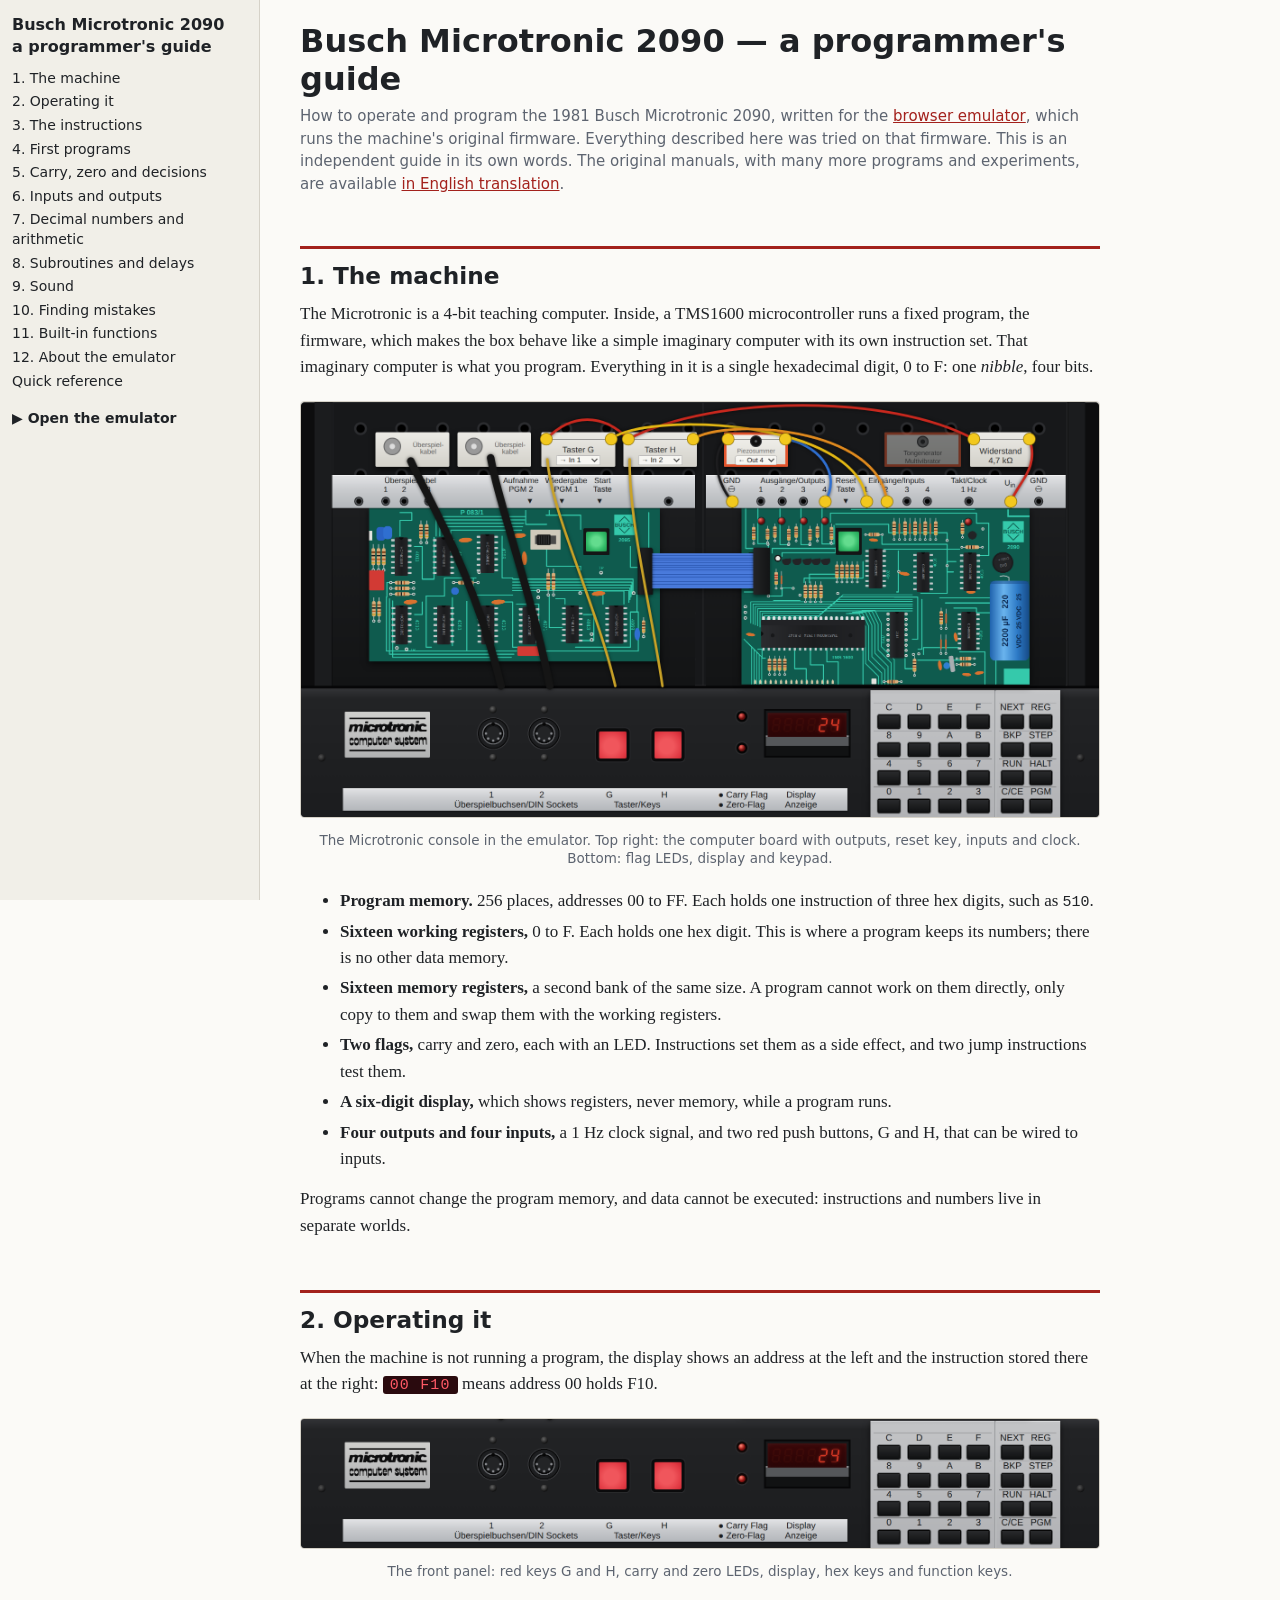
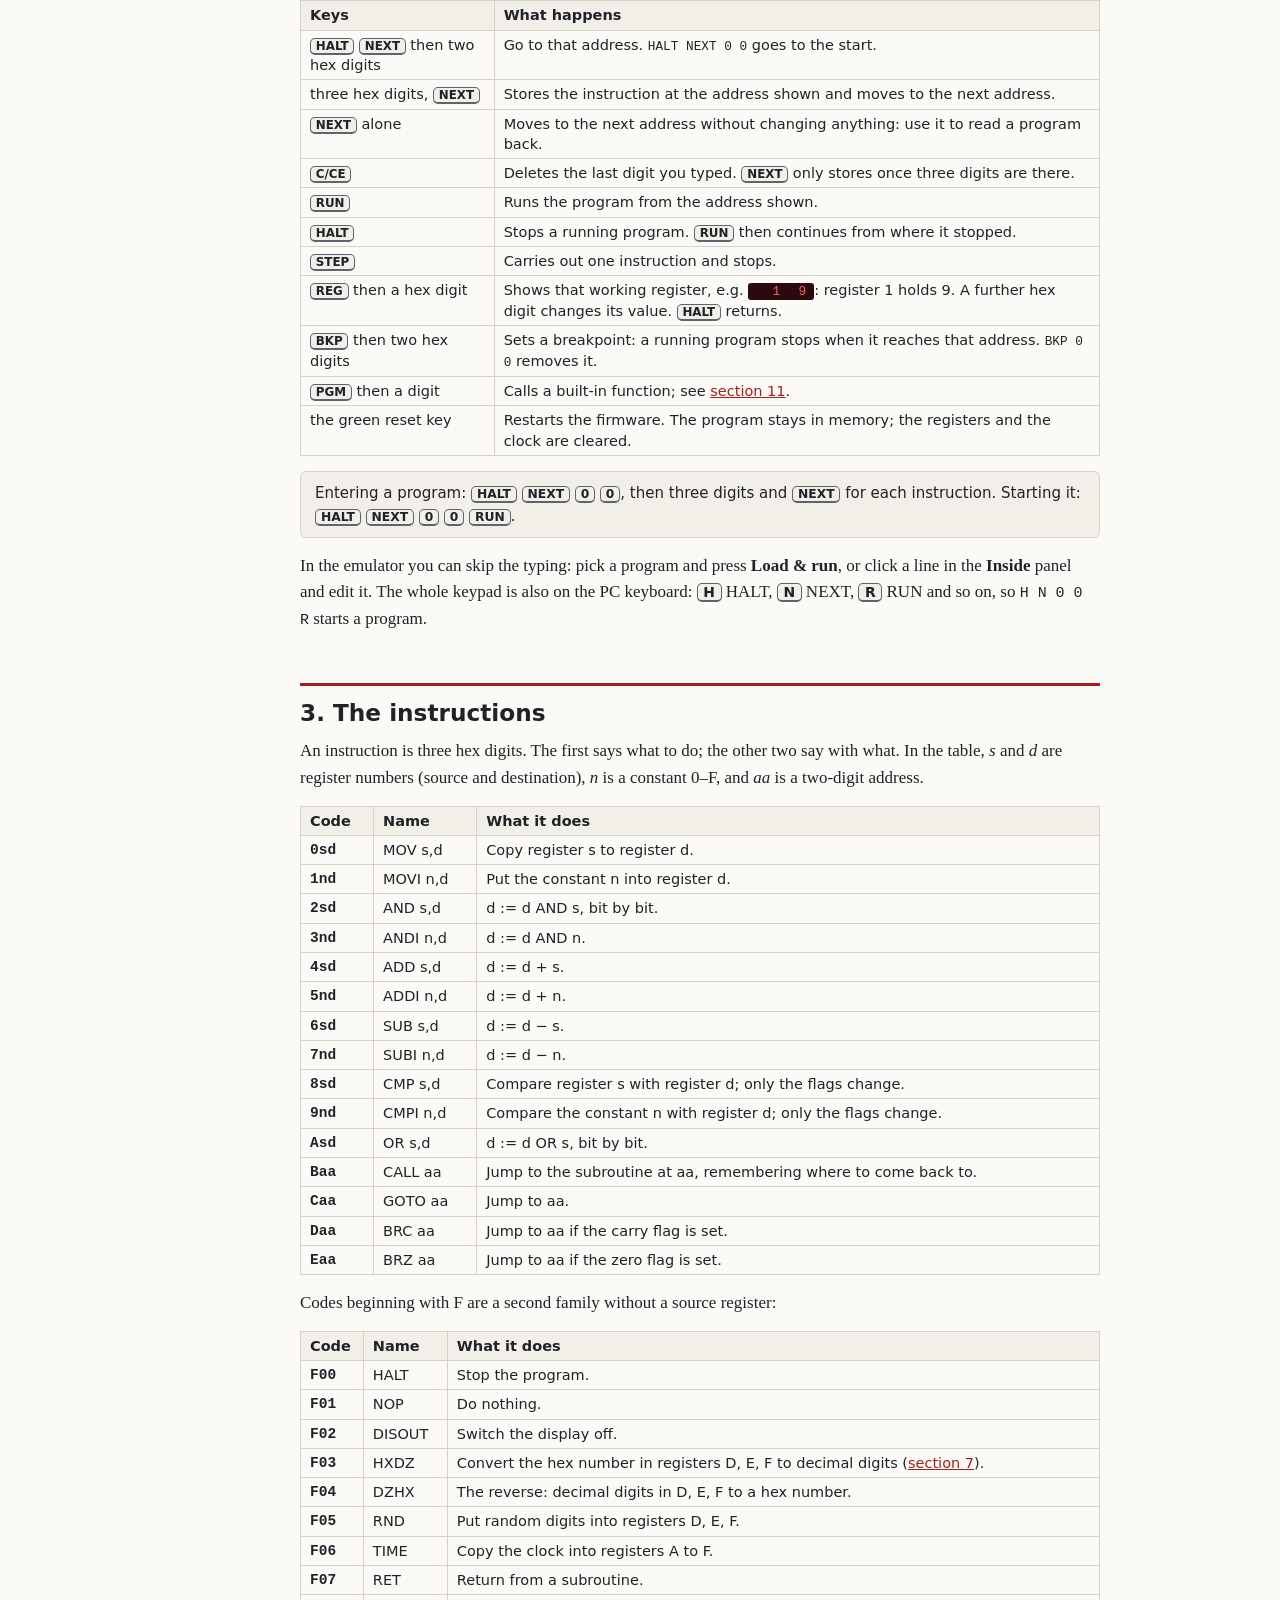
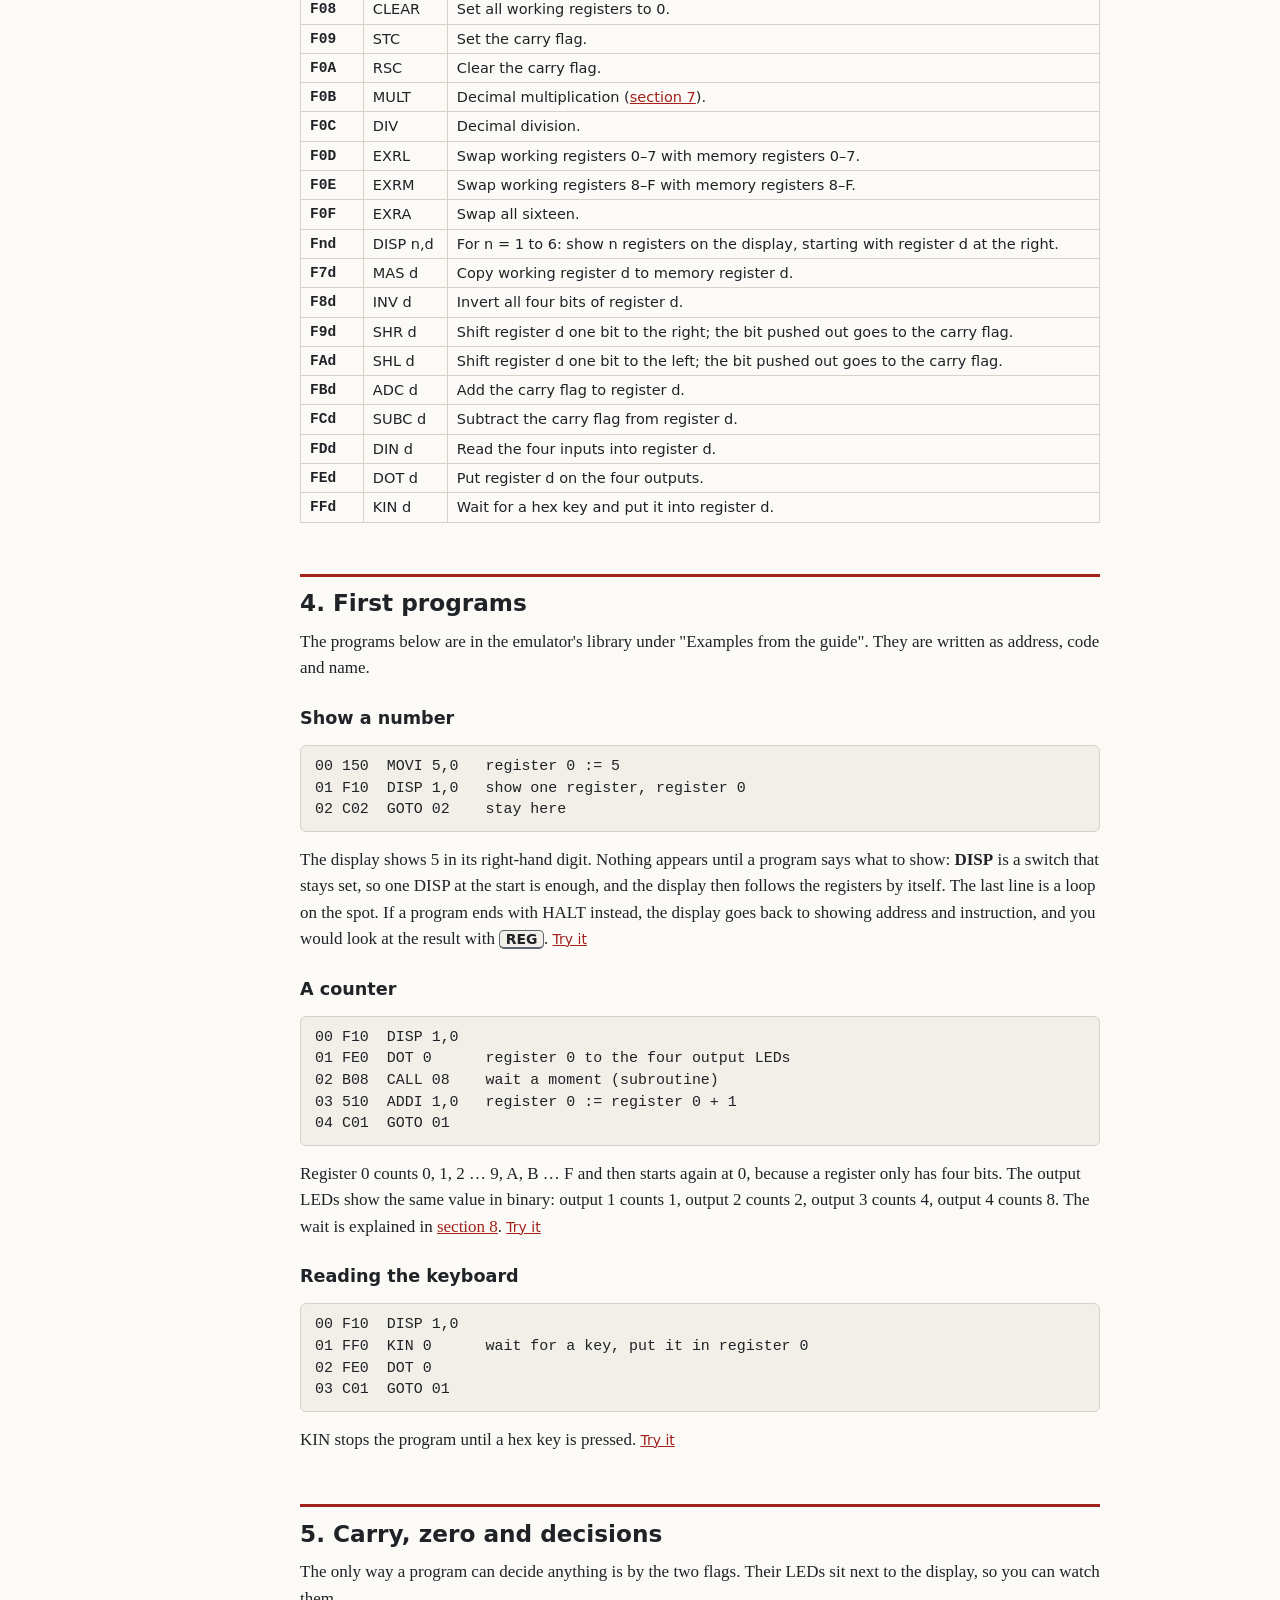
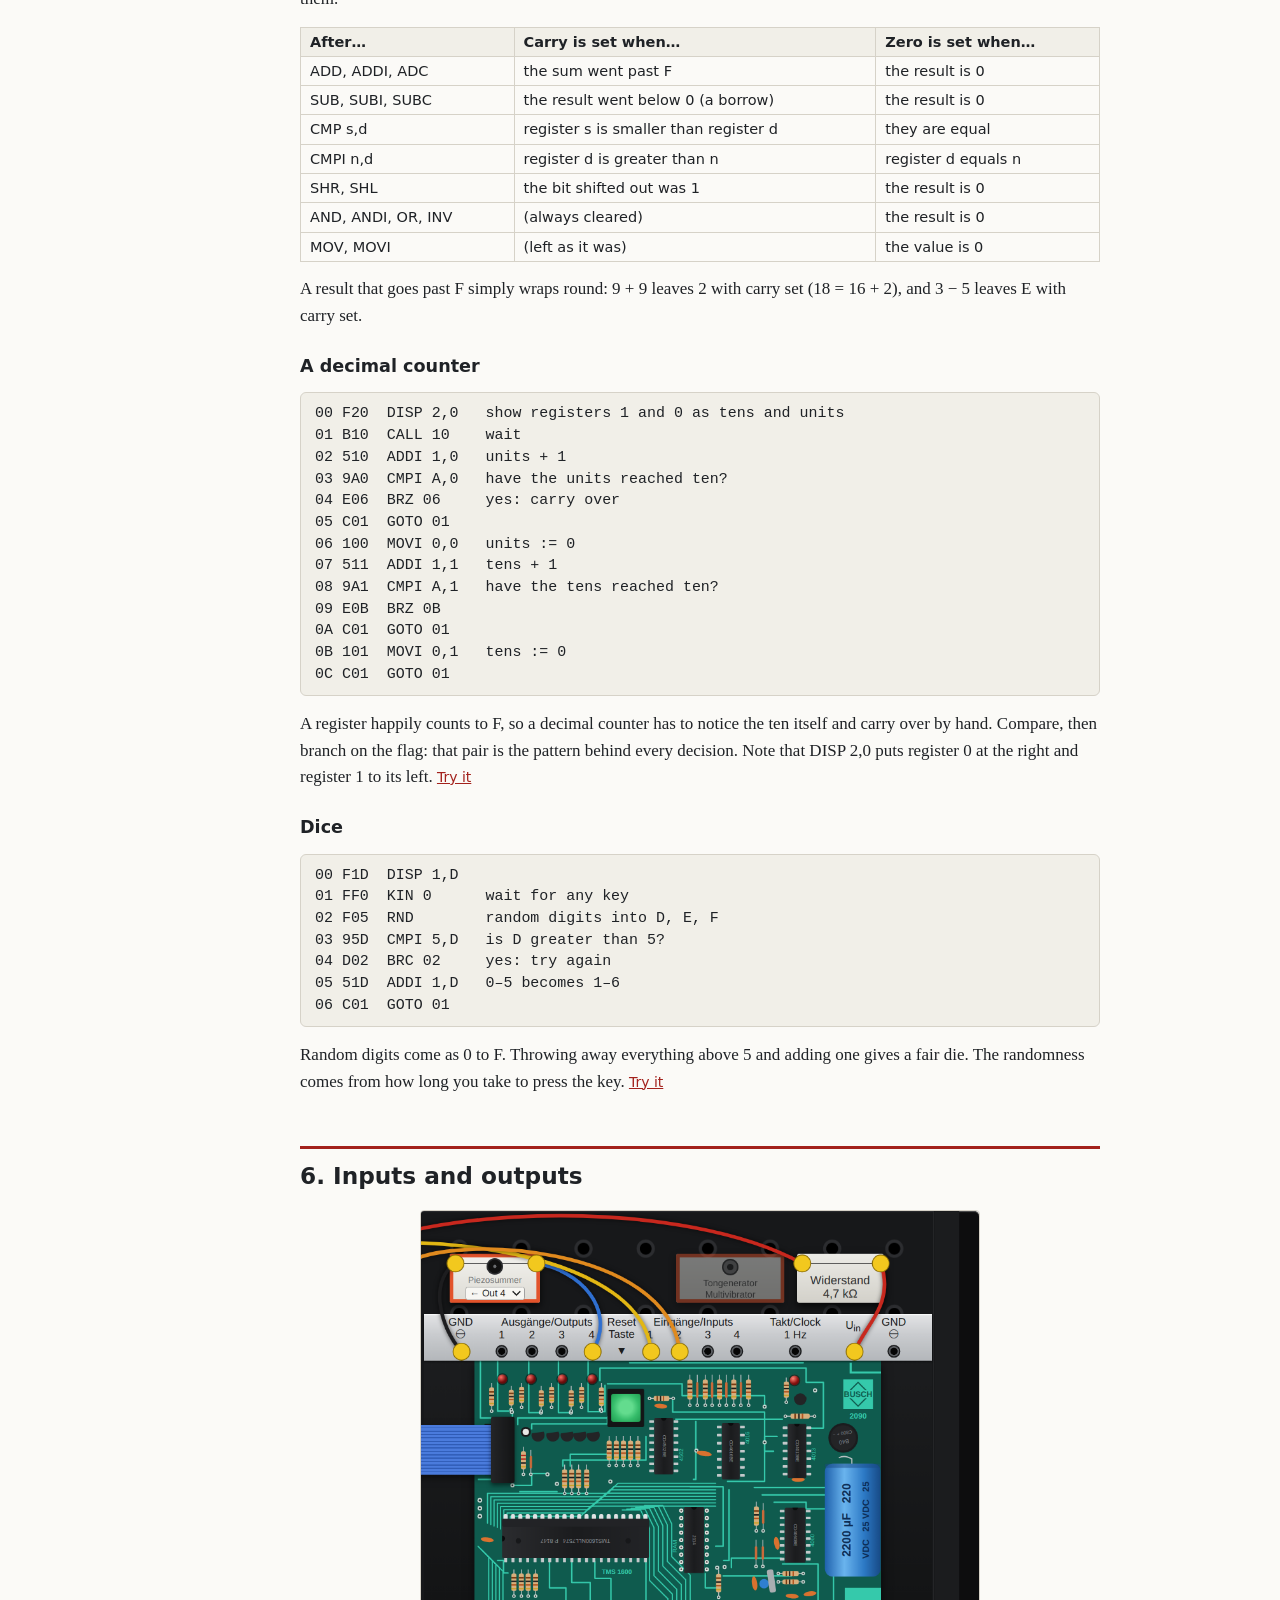
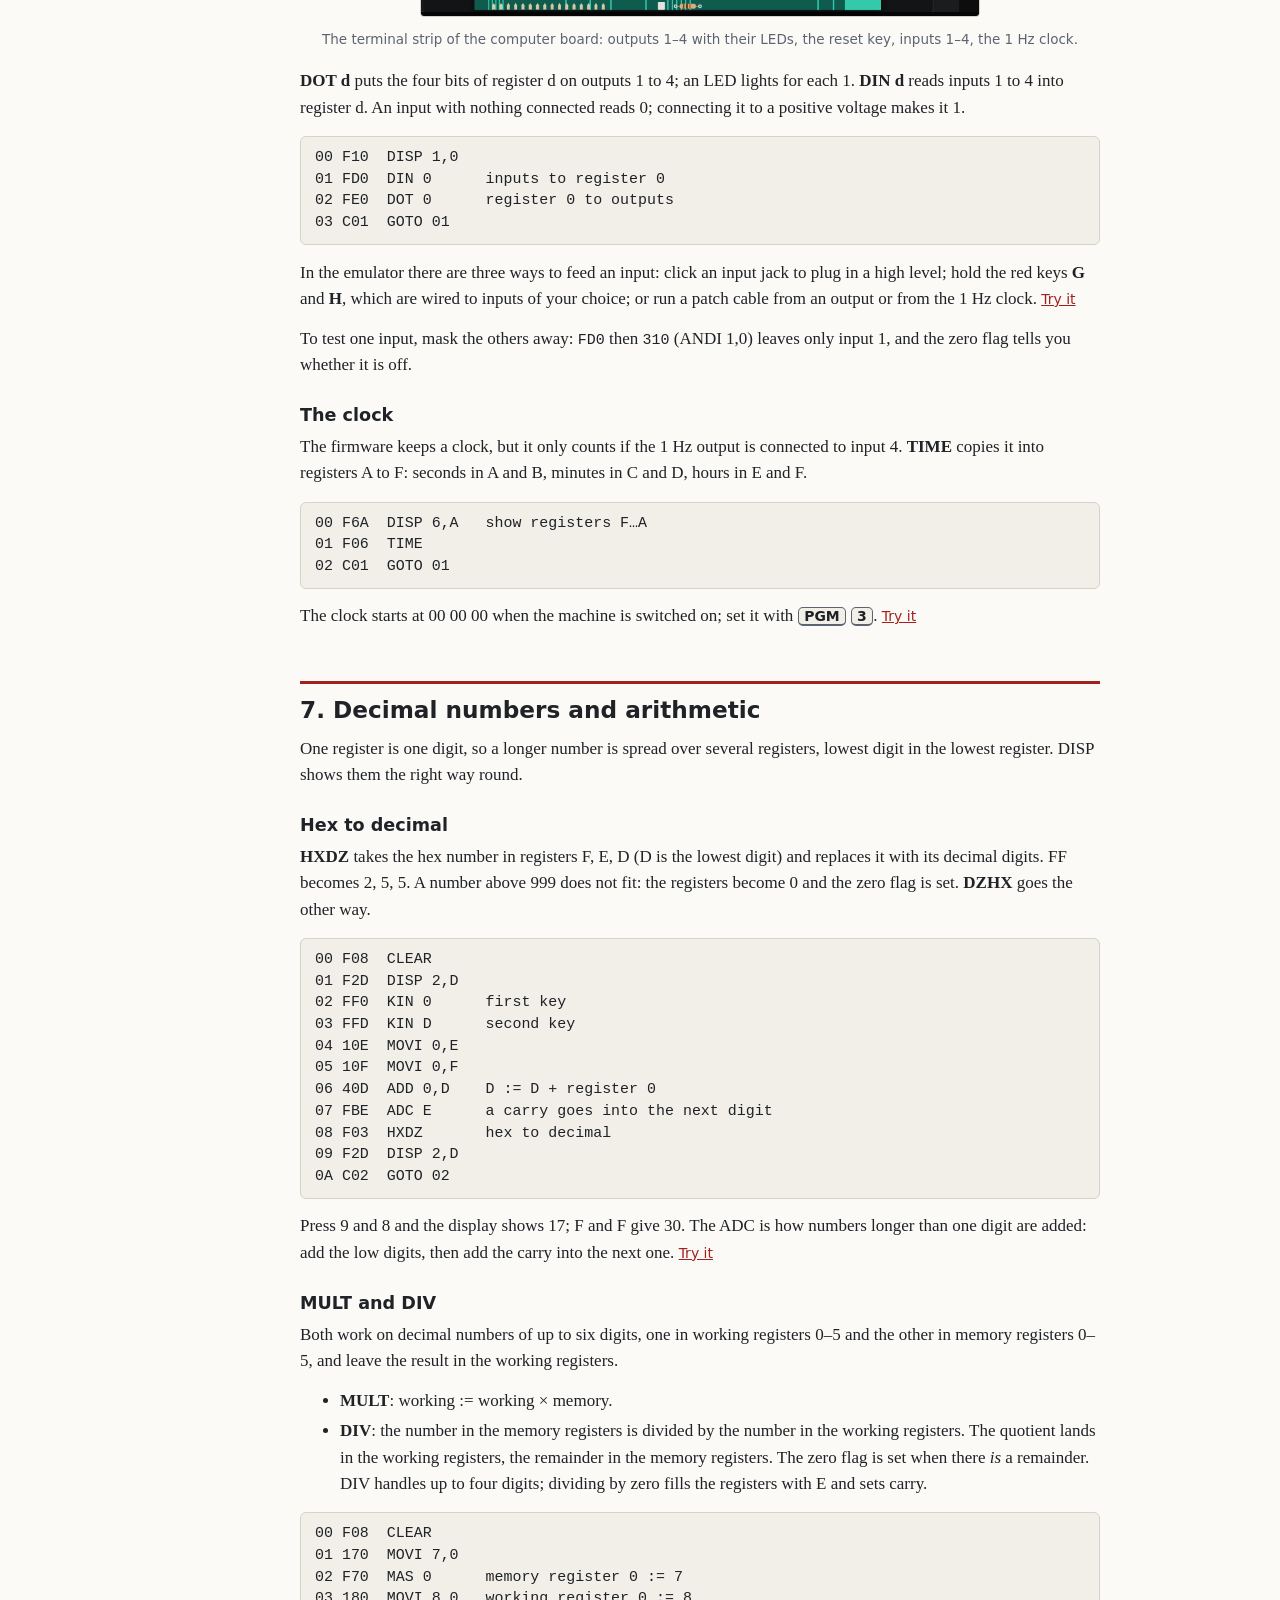
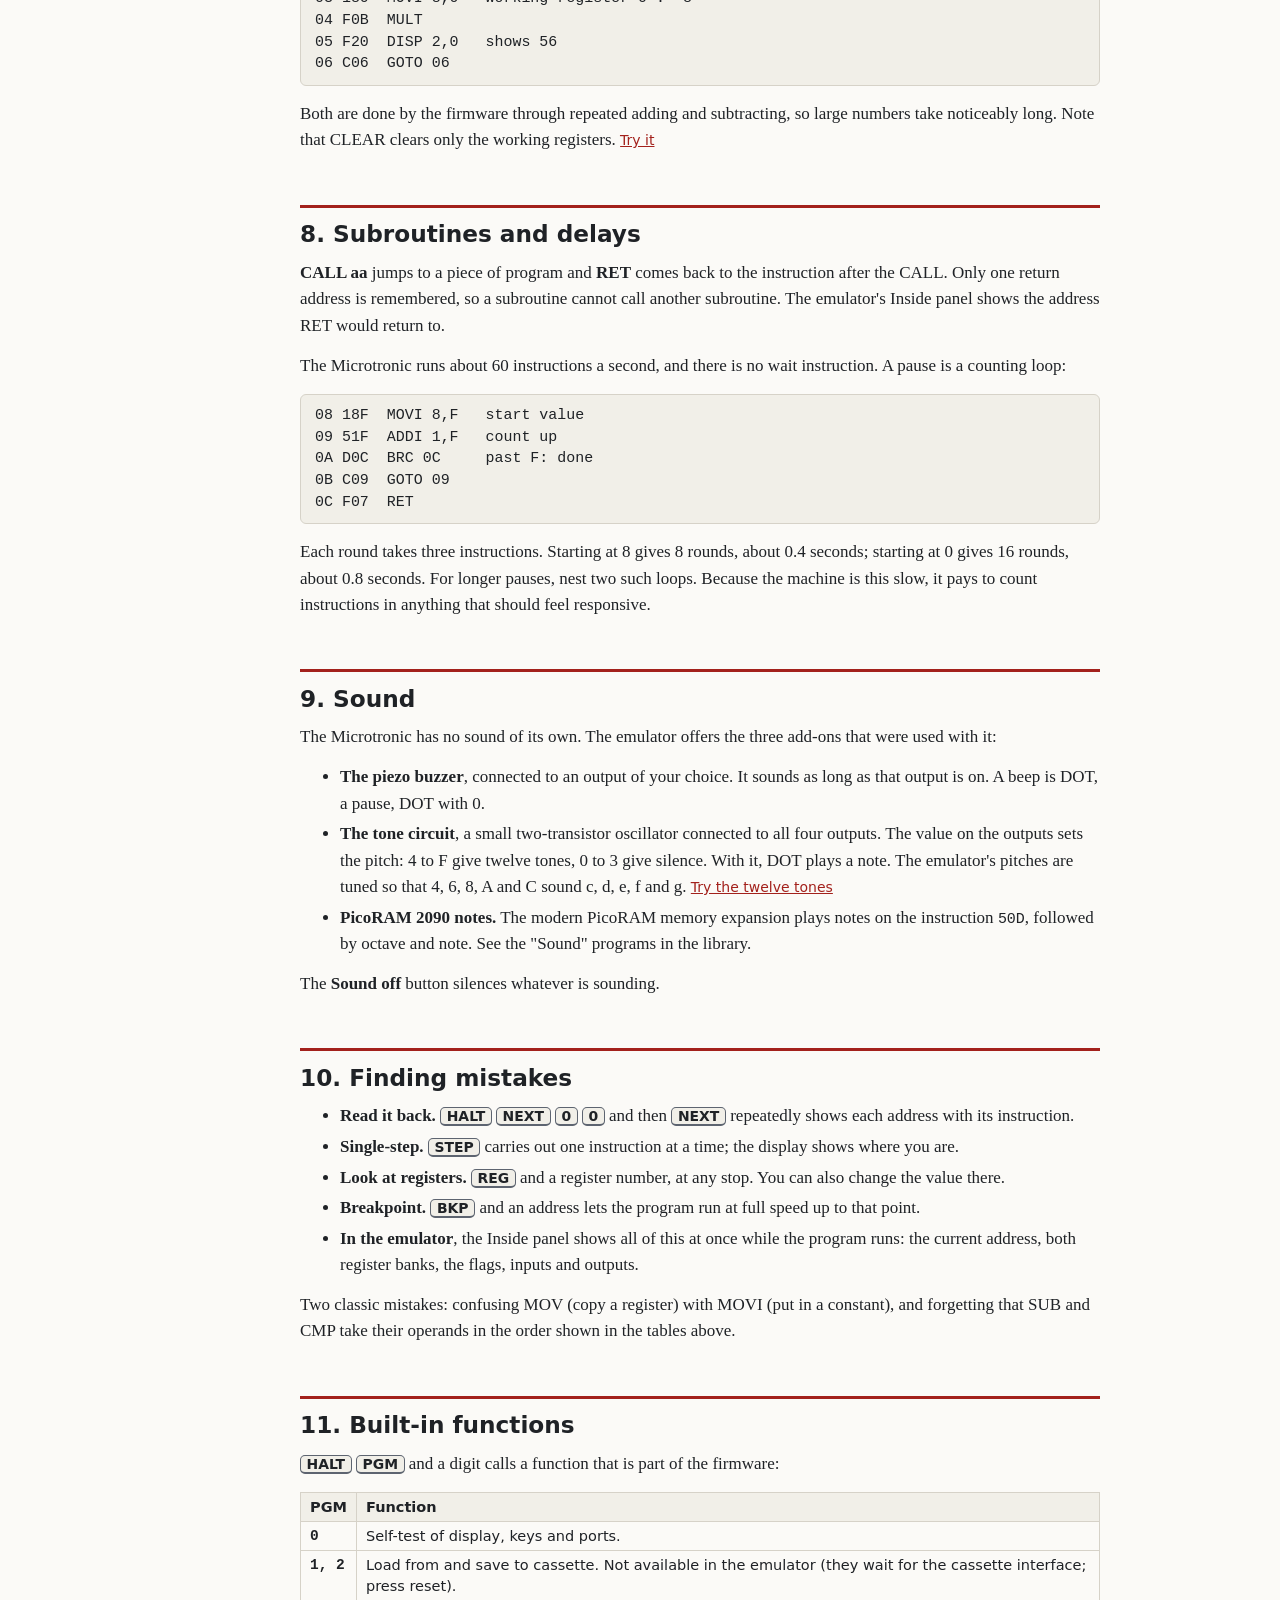
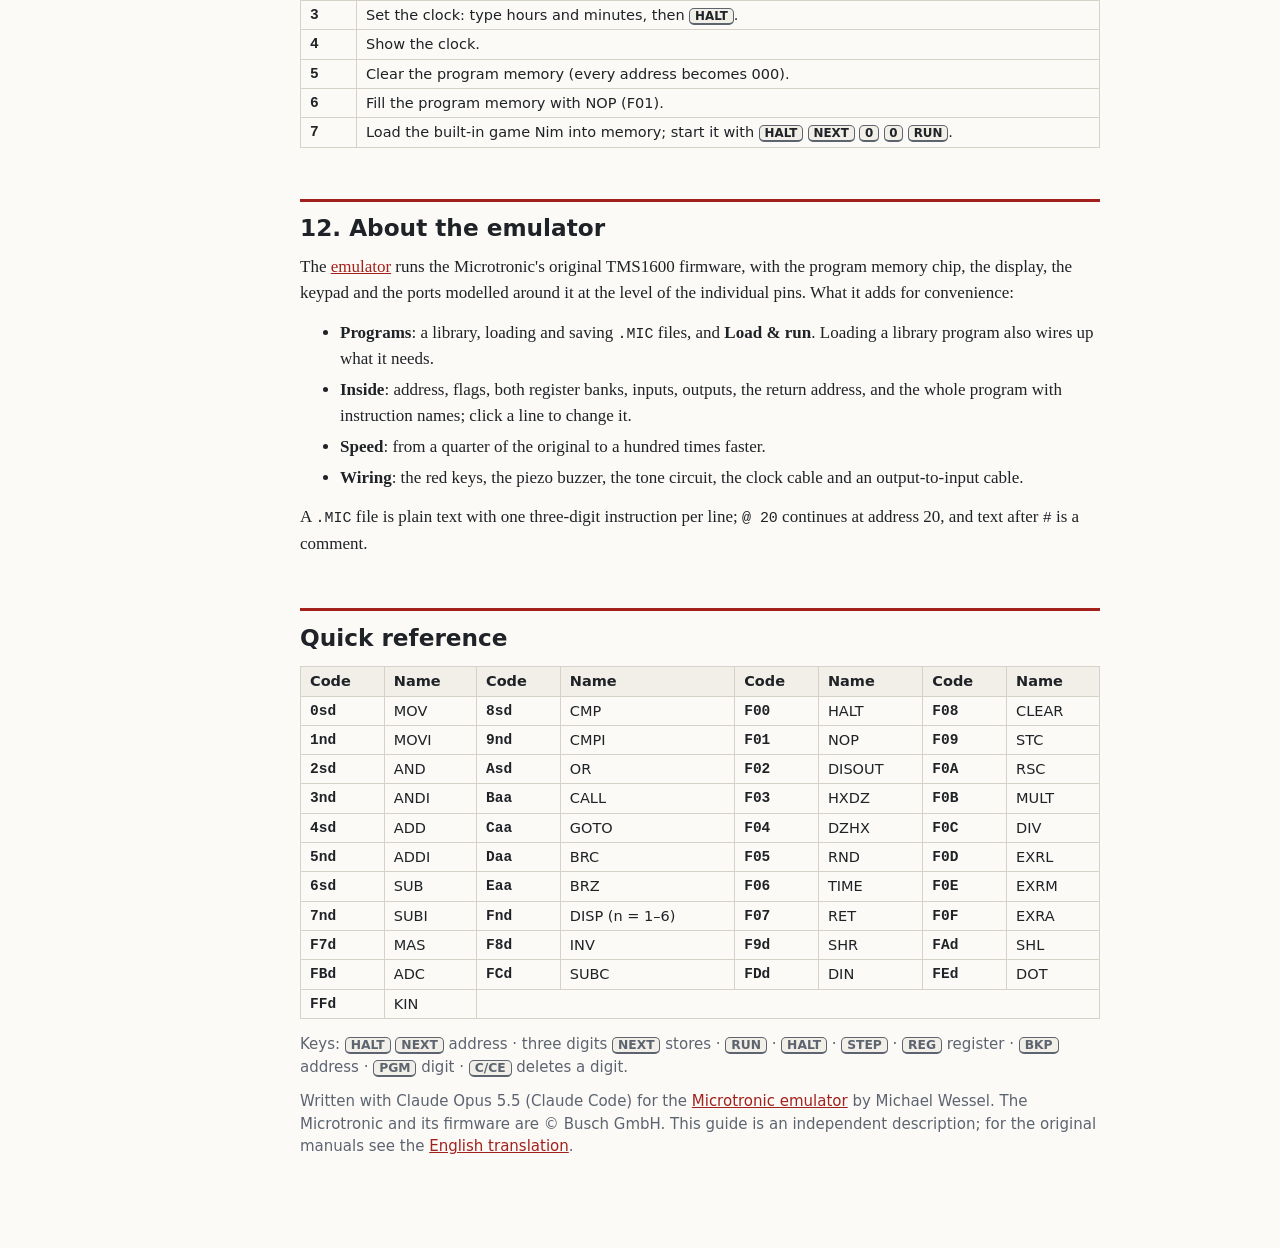
==== guide.html @ c4a750a3 "Add a programmer's guide (HTML + PDF) and its ten example programs An independent English guide to o" ====
<!doctype html>
<html lang="en">
<head>
<meta charset="utf-8">
<meta name="viewport" content="width=device-width, initial-scale=1">
<title>Busch Microtronic 2090 — a programmer's guide</title>
<style>
:root { --bg: #fbfaf7; --ink: #1f2226; --muted: #5d6470; --line: #d6d2c8; --accent: #a3211c; --panel: #f1efe8; }
@media (prefers-color-scheme: dark) { :root { --bg: #17191c; --ink: #e6e4df; --muted: #9aa0aa; --line: #383c42; --accent: #ff6a5e; --panel: #212428; } }
* { box-sizing: border-box; }
body { margin: 0; background: var(--bg); color: var(--ink); font: 17px/1.55 Georgia, "Times New Roman", serif; }
nav { position: fixed; left: 0; top: 0; bottom: 0; width: 260px; overflow-y: auto; padding: 14px 12px 30px; border-right: 1px solid var(--line); background: var(--panel); font: 14px/1.4 system-ui, sans-serif; }
nav b { display: block; font-size: 16px; margin-bottom: 8px; } nav a { display: block; padding: 2px 0; color: var(--ink); text-decoration: none; } nav a:hover { color: var(--accent); } nav a.sub { padding-left: 12px; font-size: 13px; }
main { margin-left: 260px; max-width: 880px; padding: 22px 40px 80px; }
@media (max-width: 900px) { nav { position: static; width: auto; border-right: 0; border-bottom: 1px solid var(--line); } main { margin-left: 0; padding: 16px; } }
h1 { font: 700 2rem/1.2 system-ui, sans-serif; margin: 0 0 .2em; }
h2 { font: 700 1.45rem/1.25 system-ui, sans-serif; margin: 2.2em 0 .5em; padding-top: .5em; border-top: 3px solid var(--accent); }
h3 { font: 700 1.1rem/1.25 system-ui, sans-serif; margin: 1.5em 0 .4em; }
p, ul, ol { margin: 0 0 .8em; } li { margin-bottom: .25em; }
.lead { color: var(--muted); font: 15px/1.5 system-ui, sans-serif; }
figure { margin: 1.2em 0; text-align: center; } figure img { max-width: 100%; height: auto; border: 1px solid var(--line); border-radius: 4px; }
figcaption { font: 13.5px/1.35 system-ui, sans-serif; color: var(--muted); margin-top: .35em; }
kbd { font: 700 .82em system-ui, sans-serif; border: 1px solid var(--muted); border-bottom-width: 2px; border-radius: 5px; padding: 0 .4em; background: var(--panel); white-space: nowrap; }
code, pre, .d { font-family: ui-monospace, Menlo, Consolas, monospace; font-size: .88em; }
.d { background: #2a0a0e; color: #ff5a66; padding: 1px 7px; border-radius: 3px; white-space: pre; letter-spacing: .08em; }
pre { background: var(--panel); border: 1px solid var(--line); border-radius: 6px; padding: 10px 14px; overflow-x: auto; line-height: 1.45; }
table { border-collapse: collapse; font: 14.5px/1.4 system-ui, sans-serif; margin: 1em 0; width: 100%; } th, td { border: 1px solid var(--line); padding: 4px 9px; text-align: left; vertical-align: top; }
th { background: var(--panel); } td.c { font-family: ui-monospace, Menlo, Consolas, monospace; white-space: nowrap; font-weight: 700; }
.box { border: 1px solid var(--line); background: var(--panel); border-radius: 6px; padding: 10px 14px; margin: 1em 0; font: 15px/1.5 system-ui, sans-serif; }
a { color: var(--accent); }
.try { font: 14px system-ui, sans-serif; }
@media print { nav { display: none; } main { margin: 0; max-width: none; padding: 0; } body { font-size: 11pt; background: #fff; color: #000; } pre, table, figure, .box { break-inside: avoid; } h2 { break-before: page; } h2, h3 { break-after: avoid; } @page { size: A4; margin: 18mm 16mm; } }
</style>
</head>
<body>
<nav>
  <b>Busch Microtronic 2090<br>a programmer's guide</b>
  <a href="#machine">1. The machine</a>
  <a href="#operate">2. Operating it</a>
  <a href="#instr">3. The instructions</a>
  <a href="#first">4. First programs</a>
  <a href="#flags">5. Carry, zero and decisions</a>
  <a href="#io">6. Inputs and outputs</a>
  <a href="#math">7. Decimal numbers and arithmetic</a>
  <a href="#sub">8. Subroutines and delays</a>
  <a href="#sound">9. Sound</a>
  <a href="#debug">10. Finding mistakes</a>
  <a href="#pgm">11. Built-in functions</a>
  <a href="#emu">12. About the emulator</a>
  <a href="#ref">Quick reference</a>
  <a href="index.html" style="margin-top:14px;font-weight:700">▶ Open the emulator</a>
</nav>
<main>
<h1>Busch Microtronic 2090 — a programmer's guide</h1>
<p class="lead">How to operate and program the 1981 Busch Microtronic 2090, written for the <a href="index.html">browser emulator</a>, which runs the
machine's original firmware. Everything described here was tried on that firmware. This is an independent guide in its own words. The original
manuals, with many more programs and experiments, are available <a href="https://lambdamikel.github.io/microtronic-2090-manuals-english/">in English translation</a>.</p>

<h2 id="machine">1. The machine</h2>
<p>The Microtronic is a 4-bit teaching computer. Inside, a TMS1600 microcontroller runs a fixed program, the firmware, which makes the box behave like
a simple imaginary computer with its own instruction set. That imaginary computer is what you program. Everything in it is a single hexadecimal
digit, 0 to F: one <i>nibble</i>, four bits.</p>
<figure><img src="img/guide-console.png" alt="The Microtronic in the emulator" width="1770" height="921">
<figcaption>The Microtronic console in the emulator. Top right: the computer board with outputs, reset key, inputs and clock. Bottom: flag LEDs, display and keypad.</figcaption></figure>
<ul>
<li><b>Program memory.</b> 256 places, addresses 00 to FF. Each holds one instruction of three hex digits, such as <code>510</code>.</li>
<li><b>Sixteen working registers,</b> 0 to F. Each holds one hex digit. This is where a program keeps its numbers; there is no other data memory.</li>
<li><b>Sixteen memory registers,</b> a second bank of the same size. A program cannot work on them directly, only copy to them and swap them with the working registers.</li>
<li><b>Two flags,</b> carry and zero, each with an LED. Instructions set them as a side effect, and two jump instructions test them.</li>
<li><b>A six-digit display,</b> which shows registers, never memory, while a program runs.</li>
<li><b>Four outputs and four inputs,</b> a 1&nbsp;Hz clock signal, and two red push buttons, G and H, that can be wired to inputs.</li>
</ul>
<p>Programs cannot change the program memory, and data cannot be executed: instructions and numbers live in separate worlds.</p>

<h2 id="operate">2. Operating it</h2>
<p>When the machine is not running a program, the display shows an address at the left and the instruction stored there at the right:
<span class="d">00 F10</span> means address 00 holds F10.</p>
<figure><img src="img/guide-front.png" alt="Front panel" width="1770" height="285"><figcaption>The front panel: red keys G and H, carry and zero LEDs, display, hex keys and function keys.</figcaption></figure>
<table>
<tr><th>Keys</th><th>What happens</th></tr>
<tr><td><kbd>HALT</kbd> <kbd>NEXT</kbd> then two hex digits</td><td>Go to that address. <code>HALT NEXT 0 0</code> goes to the start.</td></tr>
<tr><td>three hex digits, <kbd>NEXT</kbd></td><td>Stores the instruction at the address shown and moves to the next address.</td></tr>
<tr><td><kbd>NEXT</kbd> alone</td><td>Moves to the next address without changing anything: use it to read a program back.</td></tr>
<tr><td><kbd>C/CE</kbd></td><td>Deletes the last digit you typed. <kbd>NEXT</kbd> only stores once three digits are there.</td></tr>
<tr><td><kbd>RUN</kbd></td><td>Runs the program from the address shown.</td></tr>
<tr><td><kbd>HALT</kbd></td><td>Stops a running program. <kbd>RUN</kbd> then continues from where it stopped.</td></tr>
<tr><td><kbd>STEP</kbd></td><td>Carries out one instruction and stops.</td></tr>
<tr><td><kbd>REG</kbd> then a hex digit</td><td>Shows that working register, e.g. <span class="d">  1  9</span>: register 1 holds 9. A further hex digit changes its value. <kbd>HALT</kbd> returns.</td></tr>
<tr><td><kbd>BKP</kbd> then two hex digits</td><td>Sets a breakpoint: a running program stops when it reaches that address. <code>BKP 0 0</code> removes it.</td></tr>
<tr><td><kbd>PGM</kbd> then a digit</td><td>Calls a built-in function; see <a href="#pgm">section 11</a>.</td></tr>
<tr><td>the green reset key</td><td>Restarts the firmware. The program stays in memory; the registers and the clock are cleared.</td></tr>
</table>
<div class="box">Entering a program: <kbd>HALT</kbd> <kbd>NEXT</kbd> <kbd>0</kbd> <kbd>0</kbd>, then three digits and <kbd>NEXT</kbd> for each instruction.
Starting it: <kbd>HALT</kbd> <kbd>NEXT</kbd> <kbd>0</kbd> <kbd>0</kbd> <kbd>RUN</kbd>.</div>
<p>In the emulator you can skip the typing: pick a program and press <b>Load &amp; run</b>, or click a line in the <b>Inside</b> panel and edit it.
The whole keypad is also on the PC keyboard: <kbd>H</kbd> HALT, <kbd>N</kbd> NEXT, <kbd>R</kbd> RUN and so on, so <code>H N 0 0 R</code> starts a program.</p>

<h2 id="instr">3. The instructions</h2>
<p>An instruction is three hex digits. The first says what to do; the other two say with what. In the table, <i>s</i> and <i>d</i> are register numbers
(source and destination), <i>n</i> is a constant 0–F, and <i>aa</i> is a two-digit address.</p>
<table>
<tr><th>Code</th><th>Name</th><th>What it does</th></tr>
<tr><td class="c">0sd</td><td>MOV s,d</td><td>Copy register s to register d.</td></tr>
<tr><td class="c">1nd</td><td>MOVI n,d</td><td>Put the constant n into register d.</td></tr>
<tr><td class="c">2sd</td><td>AND s,d</td><td>d := d AND s, bit by bit.</td></tr>
<tr><td class="c">3nd</td><td>ANDI n,d</td><td>d := d AND n.</td></tr>
<tr><td class="c">4sd</td><td>ADD s,d</td><td>d := d + s.</td></tr>
<tr><td class="c">5nd</td><td>ADDI n,d</td><td>d := d + n.</td></tr>
<tr><td class="c">6sd</td><td>SUB s,d</td><td>d := d − s.</td></tr>
<tr><td class="c">7nd</td><td>SUBI n,d</td><td>d := d − n.</td></tr>
<tr><td class="c">8sd</td><td>CMP s,d</td><td>Compare register s with register d; only the flags change.</td></tr>
<tr><td class="c">9nd</td><td>CMPI n,d</td><td>Compare the constant n with register d; only the flags change.</td></tr>
<tr><td class="c">Asd</td><td>OR s,d</td><td>d := d OR s, bit by bit.</td></tr>
<tr><td class="c">Baa</td><td>CALL aa</td><td>Jump to the subroutine at aa, remembering where to come back to.</td></tr>
<tr><td class="c">Caa</td><td>GOTO aa</td><td>Jump to aa.</td></tr>
<tr><td class="c">Daa</td><td>BRC aa</td><td>Jump to aa if the carry flag is set.</td></tr>
<tr><td class="c">Eaa</td><td>BRZ aa</td><td>Jump to aa if the zero flag is set.</td></tr>
</table>
<p>Codes beginning with F are a second family without a source register:</p>
<table>
<tr><th>Code</th><th>Name</th><th>What it does</th></tr>
<tr><td class="c">F00</td><td>HALT</td><td>Stop the program.</td></tr>
<tr><td class="c">F01</td><td>NOP</td><td>Do nothing.</td></tr>
<tr><td class="c">F02</td><td>DISOUT</td><td>Switch the display off.</td></tr>
<tr><td class="c">F03</td><td>HXDZ</td><td>Convert the hex number in registers D, E, F to decimal digits (<a href="#math">section 7</a>).</td></tr>
<tr><td class="c">F04</td><td>DZHX</td><td>The reverse: decimal digits in D, E, F to a hex number.</td></tr>
<tr><td class="c">F05</td><td>RND</td><td>Put random digits into registers D, E, F.</td></tr>
<tr><td class="c">F06</td><td>TIME</td><td>Copy the clock into registers A to F.</td></tr>
<tr><td class="c">F07</td><td>RET</td><td>Return from a subroutine.</td></tr>
<tr><td class="c">F08</td><td>CLEAR</td><td>Set all working registers to 0.</td></tr>
<tr><td class="c">F09</td><td>STC</td><td>Set the carry flag.</td></tr>
<tr><td class="c">F0A</td><td>RSC</td><td>Clear the carry flag.</td></tr>
<tr><td class="c">F0B</td><td>MULT</td><td>Decimal multiplication (<a href="#math">section 7</a>).</td></tr>
<tr><td class="c">F0C</td><td>DIV</td><td>Decimal division.</td></tr>
<tr><td class="c">F0D</td><td>EXRL</td><td>Swap working registers 0–7 with memory registers 0–7.</td></tr>
<tr><td class="c">F0E</td><td>EXRM</td><td>Swap working registers 8–F with memory registers 8–F.</td></tr>
<tr><td class="c">F0F</td><td>EXRA</td><td>Swap all sixteen.</td></tr>
<tr><td class="c">Fnd</td><td>DISP n,d</td><td>For n = 1 to 6: show n registers on the display, starting with register d at the right.</td></tr>
<tr><td class="c">F7d</td><td>MAS d</td><td>Copy working register d to memory register d.</td></tr>
<tr><td class="c">F8d</td><td>INV d</td><td>Invert all four bits of register d.</td></tr>
<tr><td class="c">F9d</td><td>SHR d</td><td>Shift register d one bit to the right; the bit pushed out goes to the carry flag.</td></tr>
<tr><td class="c">FAd</td><td>SHL d</td><td>Shift register d one bit to the left; the bit pushed out goes to the carry flag.</td></tr>
<tr><td class="c">FBd</td><td>ADC d</td><td>Add the carry flag to register d.</td></tr>
<tr><td class="c">FCd</td><td>SUBC d</td><td>Subtract the carry flag from register d.</td></tr>
<tr><td class="c">FDd</td><td>DIN d</td><td>Read the four inputs into register d.</td></tr>
<tr><td class="c">FEd</td><td>DOT d</td><td>Put register d on the four outputs.</td></tr>
<tr><td class="c">FFd</td><td>KIN d</td><td>Wait for a hex key and put it into register d.</td></tr>
</table>

<h2 id="first">4. First programs</h2>
<p>The programs below are in the emulator's library under "Examples from the guide". They are written as address, code and name.</p>
<h3>Show a number</h3>
<pre>00 150  MOVI 5,0   register 0 := 5
01 F10  DISP 1,0   show one register, register 0
02 C02  GOTO 02    stay here</pre>
<p>The display shows 5 in its right-hand digit. Nothing appears until a program says what to show: <b>DISP</b> is a switch that stays set, so one DISP at the start
is enough, and the display then follows the registers by itself. The last line is a loop on the spot. If a program ends with HALT instead, the display goes back
to showing address and instruction, and you would look at the result with <kbd>REG</kbd>. <span class="try"><a href="index.html?load=G-FIRST">Try it</a></span></p>
<h3>A counter</h3>
<pre>00 F10  DISP 1,0
01 FE0  DOT 0      register 0 to the four output LEDs
02 B08  CALL 08    wait a moment (subroutine)
03 510  ADDI 1,0   register 0 := register 0 + 1
04 C01  GOTO 01</pre>
<p>Register 0 counts 0, 1, 2 … 9, A, B … F and then starts again at 0, because a register only has four bits. The output LEDs show the same value in binary:
output 1 counts 1, output 2 counts 2, output 3 counts 4, output 4 counts 8. The wait is explained in <a href="#sub">section 8</a>. <span class="try"><a href="index.html?load=G-COUNT">Try it</a></span></p>
<h3>Reading the keyboard</h3>
<pre>00 F10  DISP 1,0
01 FF0  KIN 0      wait for a key, put it in register 0
02 FE0  DOT 0
03 C01  GOTO 01</pre>
<p>KIN stops the program until a hex key is pressed. <span class="try"><a href="index.html?load=G-KEYS">Try it</a></span></p>

<h2 id="flags">5. Carry, zero and decisions</h2>
<p>The only way a program can decide anything is by the two flags. Their LEDs sit next to the display, so you can watch them.</p>
<table>
<tr><th>After…</th><th>Carry is set when…</th><th>Zero is set when…</th></tr>
<tr><td>ADD, ADDI, ADC</td><td>the sum went past F</td><td>the result is 0</td></tr>
<tr><td>SUB, SUBI, SUBC</td><td>the result went below 0 (a borrow)</td><td>the result is 0</td></tr>
<tr><td>CMP s,d</td><td>register s is smaller than register d</td><td>they are equal</td></tr>
<tr><td>CMPI n,d</td><td>register d is greater than n</td><td>register d equals n</td></tr>
<tr><td>SHR, SHL</td><td>the bit shifted out was 1</td><td>the result is 0</td></tr>
<tr><td>AND, ANDI, OR, INV</td><td>(always cleared)</td><td>the result is 0</td></tr>
<tr><td>MOV, MOVI</td><td>(left as it was)</td><td>the value is 0</td></tr>
</table>
<p>A result that goes past F simply wraps round: 9 + 9 leaves 2 with carry set (18 = 16 + 2), and 3 − 5 leaves E with carry set.</p>
<h3>A decimal counter</h3>
<pre>00 F20  DISP 2,0   show registers 1 and 0 as tens and units
01 B10  CALL 10    wait
02 510  ADDI 1,0   units + 1
03 9A0  CMPI A,0   have the units reached ten?
04 E06  BRZ 06     yes: carry over
05 C01  GOTO 01
06 100  MOVI 0,0   units := 0
07 511  ADDI 1,1   tens + 1
08 9A1  CMPI A,1   have the tens reached ten?
09 E0B  BRZ 0B
0A C01  GOTO 01
0B 101  MOVI 0,1   tens := 0
0C C01  GOTO 01</pre>
<p>A register happily counts to F, so a decimal counter has to notice the ten itself and carry over by hand. Compare, then branch on the flag: that pair
is the pattern behind every decision. Note that DISP 2,0 puts register 0 at the right and register 1 to its left. <span class="try"><a href="index.html?load=G-DECIMAL">Try it</a></span></p>
<h3>Dice</h3>
<pre>00 F1D  DISP 1,D
01 FF0  KIN 0      wait for any key
02 F05  RND        random digits into D, E, F
03 95D  CMPI 5,D   is D greater than 5?
04 D02  BRC 02     yes: try again
05 51D  ADDI 1,D   0–5 becomes 1–6
06 C01  GOTO 01</pre>
<p>Random digits come as 0 to F. Throwing away everything above 5 and adding one gives a fair die. The randomness comes from how long you take to press the key. <span class="try"><a href="index.html?load=G-DICE">Try it</a></span></p>

<h2 id="io">6. Inputs and outputs</h2>
<figure><img src="img/guide-board.png" alt="The computer board" width="877" height="636" style="max-width:70%">
<figcaption>The terminal strip of the computer board: outputs 1–4 with their LEDs, the reset key, inputs 1–4, the 1 Hz clock.</figcaption></figure>
<p><b>DOT d</b> puts the four bits of register d on outputs 1 to 4; an LED lights for each 1. <b>DIN d</b> reads inputs 1 to 4 into register d. An input with nothing
connected reads 0; connecting it to a positive voltage makes it 1.</p>
<pre>00 F10  DISP 1,0
01 FD0  DIN 0      inputs to register 0
02 FE0  DOT 0      register 0 to outputs
03 C01  GOTO 01</pre>
<p>In the emulator there are three ways to feed an input: click an input jack to plug in a high level; hold the red keys <b>G</b> and <b>H</b>, which are wired to inputs
of your choice; or run a patch cable from an output or from the 1&nbsp;Hz clock. <span class="try"><a href="index.html?load=G-INOUT">Try it</a></span></p>
<p>To test one input, mask the others away: <code>FD0</code> then <code>310</code> (ANDI 1,0) leaves only input 1, and the zero flag tells you whether it is off.</p>
<h3>The clock</h3>
<p>The firmware keeps a clock, but it only counts if the 1&nbsp;Hz output is connected to input 4. <b>TIME</b> copies it into registers A to F: seconds in A and B,
minutes in C and D, hours in E and F.</p>
<pre>00 F6A  DISP 6,A   show registers F…A
01 F06  TIME
02 C01  GOTO 01</pre>
<p>The clock starts at 00&nbsp;00&nbsp;00 when the machine is switched on; set it with <kbd>PGM</kbd> <kbd>3</kbd>. <span class="try"><a href="index.html?load=G-CLOCK">Try it</a></span></p>

<h2 id="math">7. Decimal numbers and arithmetic</h2>
<p>One register is one digit, so a longer number is spread over several registers, lowest digit in the lowest register. DISP shows them the right way round.</p>
<h3>Hex to decimal</h3>
<p><b>HXDZ</b> takes the hex number in registers F, E, D (D is the lowest digit) and replaces it with its decimal digits. FF becomes 2, 5, 5. A number
above 999 does not fit: the registers become 0 and the zero flag is set. <b>DZHX</b> goes the other way.</p>
<pre>00 F08  CLEAR
01 F2D  DISP 2,D
02 FF0  KIN 0      first key
03 FFD  KIN D      second key
04 10E  MOVI 0,E
05 10F  MOVI 0,F
06 40D  ADD 0,D    D := D + register 0
07 FBE  ADC E      a carry goes into the next digit
08 F03  HXDZ       hex to decimal
09 F2D  DISP 2,D
0A C02  GOTO 02</pre>
<p>Press 9 and 8 and the display shows 17; F and F give 30. The ADC is how numbers longer than one digit are added: add the low digits, then add the carry
into the next one. <span class="try"><a href="index.html?load=G-ADD">Try it</a></span></p>
<h3>MULT and DIV</h3>
<p>Both work on decimal numbers of up to six digits, one in working registers 0–5 and the other in memory registers 0–5, and leave the result in the working registers.</p>
<ul>
<li><b>MULT</b>: working := working × memory.</li>
<li><b>DIV</b>: the number in the memory registers is divided by the number in the working registers. The quotient lands in the working registers,
the remainder in the memory registers. The zero flag is set when there <i>is</i> a remainder. DIV handles up to four digits; dividing by zero fills the registers with E and sets carry.</li>
</ul>
<pre>00 F08  CLEAR
01 170  MOVI 7,0
02 F70  MAS 0      memory register 0 := 7
03 180  MOVI 8,0   working register 0 := 8
04 F0B  MULT
05 F20  DISP 2,0   shows 56
06 C06  GOTO 06</pre>
<p>Both are done by the firmware through repeated adding and subtracting, so large numbers take noticeably long. Note that CLEAR clears only the working registers. <span class="try"><a href="index.html?load=G-MULT">Try it</a></span></p>

<h2 id="sub">8. Subroutines and delays</h2>
<p><b>CALL aa</b> jumps to a piece of program and <b>RET</b> comes back to the instruction after the CALL. Only one return address is remembered, so a subroutine
cannot call another subroutine. The emulator's Inside panel shows the address RET would return to.</p>
<p>The Microtronic runs about 60 instructions a second, and there is no wait instruction. A pause is a counting loop:</p>
<pre>08 18F  MOVI 8,F   start value
09 51F  ADDI 1,F   count up
0A D0C  BRC 0C     past F: done
0B C09  GOTO 09
0C F07  RET</pre>
<p>Each round takes three instructions. Starting at 8 gives 8 rounds, about 0.4 seconds; starting at 0 gives 16 rounds, about 0.8 seconds. For longer pauses, nest two
such loops. Because the machine is this slow, it pays to count instructions in anything that should feel responsive.</p>

<h2 id="sound">9. Sound</h2>
<p>The Microtronic has no sound of its own. The emulator offers the three add-ons that were used with it:</p>
<ul>
<li><b>The piezo buzzer</b>, connected to an output of your choice. It sounds as long as that output is on. A beep is DOT, a pause, DOT with 0.</li>
<li><b>The tone circuit</b>, a small two-transistor oscillator connected to all four outputs. The value on the outputs sets the pitch: 4 to F give twelve tones,
0 to 3 give silence. With it, DOT plays a note. The emulator's pitches are tuned so that 4, 6, 8, A and C sound c, d, e, f and g.
<span class="try"><a href="index.html?load=G-TONES">Try the twelve tones</a></span></li>
<li><b>PicoRAM 2090 notes.</b> The modern PicoRAM memory expansion plays notes on the instruction <code>50D</code>, followed by octave and note. See the "Sound" programs in the library.</li>
</ul>
<p>The <b>Sound off</b> button silences whatever is sounding.</p>

<h2 id="debug">10. Finding mistakes</h2>
<ul>
<li><b>Read it back.</b> <kbd>HALT</kbd> <kbd>NEXT</kbd> <kbd>0</kbd> <kbd>0</kbd> and then <kbd>NEXT</kbd> repeatedly shows each address with its instruction.</li>
<li><b>Single-step.</b> <kbd>STEP</kbd> carries out one instruction at a time; the display shows where you are.</li>
<li><b>Look at registers.</b> <kbd>REG</kbd> and a register number, at any stop. You can also change the value there.</li>
<li><b>Breakpoint.</b> <kbd>BKP</kbd> and an address lets the program run at full speed up to that point.</li>
<li><b>In the emulator</b>, the Inside panel shows all of this at once while the program runs: the current address, both register banks, the flags, inputs and outputs.</li>
</ul>
<p>Two classic mistakes: confusing MOV (copy a register) with MOVI (put in a constant), and forgetting that SUB and CMP take their operands in the order shown in the tables above.</p>

<h2 id="pgm">11. Built-in functions</h2>
<p><kbd>HALT</kbd> <kbd>PGM</kbd> and a digit calls a function that is part of the firmware:</p>
<table>
<tr><th>PGM</th><th>Function</th></tr>
<tr><td class="c">0</td><td>Self-test of display, keys and ports.</td></tr>
<tr><td class="c">1, 2</td><td>Load from and save to cassette. Not available in the emulator (they wait for the cassette interface; press reset).</td></tr>
<tr><td class="c">3</td><td>Set the clock: type hours and minutes, then <kbd>HALT</kbd>.</td></tr>
<tr><td class="c">4</td><td>Show the clock.</td></tr>
<tr><td class="c">5</td><td>Clear the program memory (every address becomes 000).</td></tr>
<tr><td class="c">6</td><td>Fill the program memory with NOP (F01).</td></tr>
<tr><td class="c">7</td><td>Load the built-in game Nim into memory; start it with <kbd>HALT</kbd> <kbd>NEXT</kbd> <kbd>0</kbd> <kbd>0</kbd> <kbd>RUN</kbd>.</td></tr>
</table>

<h2 id="emu">12. About the emulator</h2>
<p>The <a href="index.html">emulator</a> runs the Microtronic's original TMS1600 firmware, with the program memory chip, the display, the keypad and the ports
modelled around it at the level of the individual pins. What it adds for convenience:</p>
<ul>
<li><b>Programs</b>: a library, loading and saving <code>.MIC</code> files, and <b>Load &amp; run</b>. Loading a library program also wires up what it needs.</li>
<li><b>Inside</b>: address, flags, both register banks, inputs, outputs, the return address, and the whole program with instruction names; click a line to change it.</li>
<li><b>Speed</b>: from a quarter of the original to a hundred times faster.</li>
<li><b>Wiring</b>: the red keys, the piezo buzzer, the tone circuit, the clock cable and an output-to-input cable.</li>
</ul>
<p>A <code>.MIC</code> file is plain text with one three-digit instruction per line; <code>@ 20</code> continues at address 20, and text after <code>#</code> is a comment.</p>

<h2 id="ref">Quick reference</h2>
<table>
<tr><th>Code</th><th>Name</th><th>Code</th><th>Name</th><th>Code</th><th>Name</th><th>Code</th><th>Name</th></tr>
<tr><td class="c">0sd</td><td>MOV</td><td class="c">8sd</td><td>CMP</td><td class="c">F00</td><td>HALT</td><td class="c">F08</td><td>CLEAR</td></tr>
<tr><td class="c">1nd</td><td>MOVI</td><td class="c">9nd</td><td>CMPI</td><td class="c">F01</td><td>NOP</td><td class="c">F09</td><td>STC</td></tr>
<tr><td class="c">2sd</td><td>AND</td><td class="c">Asd</td><td>OR</td><td class="c">F02</td><td>DISOUT</td><td class="c">F0A</td><td>RSC</td></tr>
<tr><td class="c">3nd</td><td>ANDI</td><td class="c">Baa</td><td>CALL</td><td class="c">F03</td><td>HXDZ</td><td class="c">F0B</td><td>MULT</td></tr>
<tr><td class="c">4sd</td><td>ADD</td><td class="c">Caa</td><td>GOTO</td><td class="c">F04</td><td>DZHX</td><td class="c">F0C</td><td>DIV</td></tr>
<tr><td class="c">5nd</td><td>ADDI</td><td class="c">Daa</td><td>BRC</td><td class="c">F05</td><td>RND</td><td class="c">F0D</td><td>EXRL</td></tr>
<tr><td class="c">6sd</td><td>SUB</td><td class="c">Eaa</td><td>BRZ</td><td class="c">F06</td><td>TIME</td><td class="c">F0E</td><td>EXRM</td></tr>
<tr><td class="c">7nd</td><td>SUBI</td><td class="c">Fnd</td><td>DISP (n = 1–6)</td><td class="c">F07</td><td>RET</td><td class="c">F0F</td><td>EXRA</td></tr>
<tr><td class="c">F7d</td><td>MAS</td><td class="c">F8d</td><td>INV</td><td class="c">F9d</td><td>SHR</td><td class="c">FAd</td><td>SHL</td></tr>
<tr><td class="c">FBd</td><td>ADC</td><td class="c">FCd</td><td>SUBC</td><td class="c">FDd</td><td>DIN</td><td class="c">FEd</td><td>DOT</td></tr>
<tr><td class="c">FFd</td><td>KIN</td><td colspan="6"></td></tr>
</table>
<p class="lead">Keys: <kbd>HALT</kbd> <kbd>NEXT</kbd> address · three digits <kbd>NEXT</kbd> stores · <kbd>RUN</kbd> · <kbd>HALT</kbd> · <kbd>STEP</kbd> · <kbd>REG</kbd> register · <kbd>BKP</kbd> address · <kbd>PGM</kbd> digit · <kbd>C/CE</kbd> deletes a digit.</p>
<p class="lead">Written with Claude Opus 5.5 (Claude Code) for the <a href="https://github.com/lambdamikel/microtronic-emulator">Microtronic emulator</a> by Michael Wessel.
The Microtronic and its firmware are © Busch GmbH. This guide is an independent description; for the original manuals see the
<a href="https://lambdamikel.github.io/microtronic-2090-manuals-english/">English translation</a>.</p>
</main>
</body>
</html>
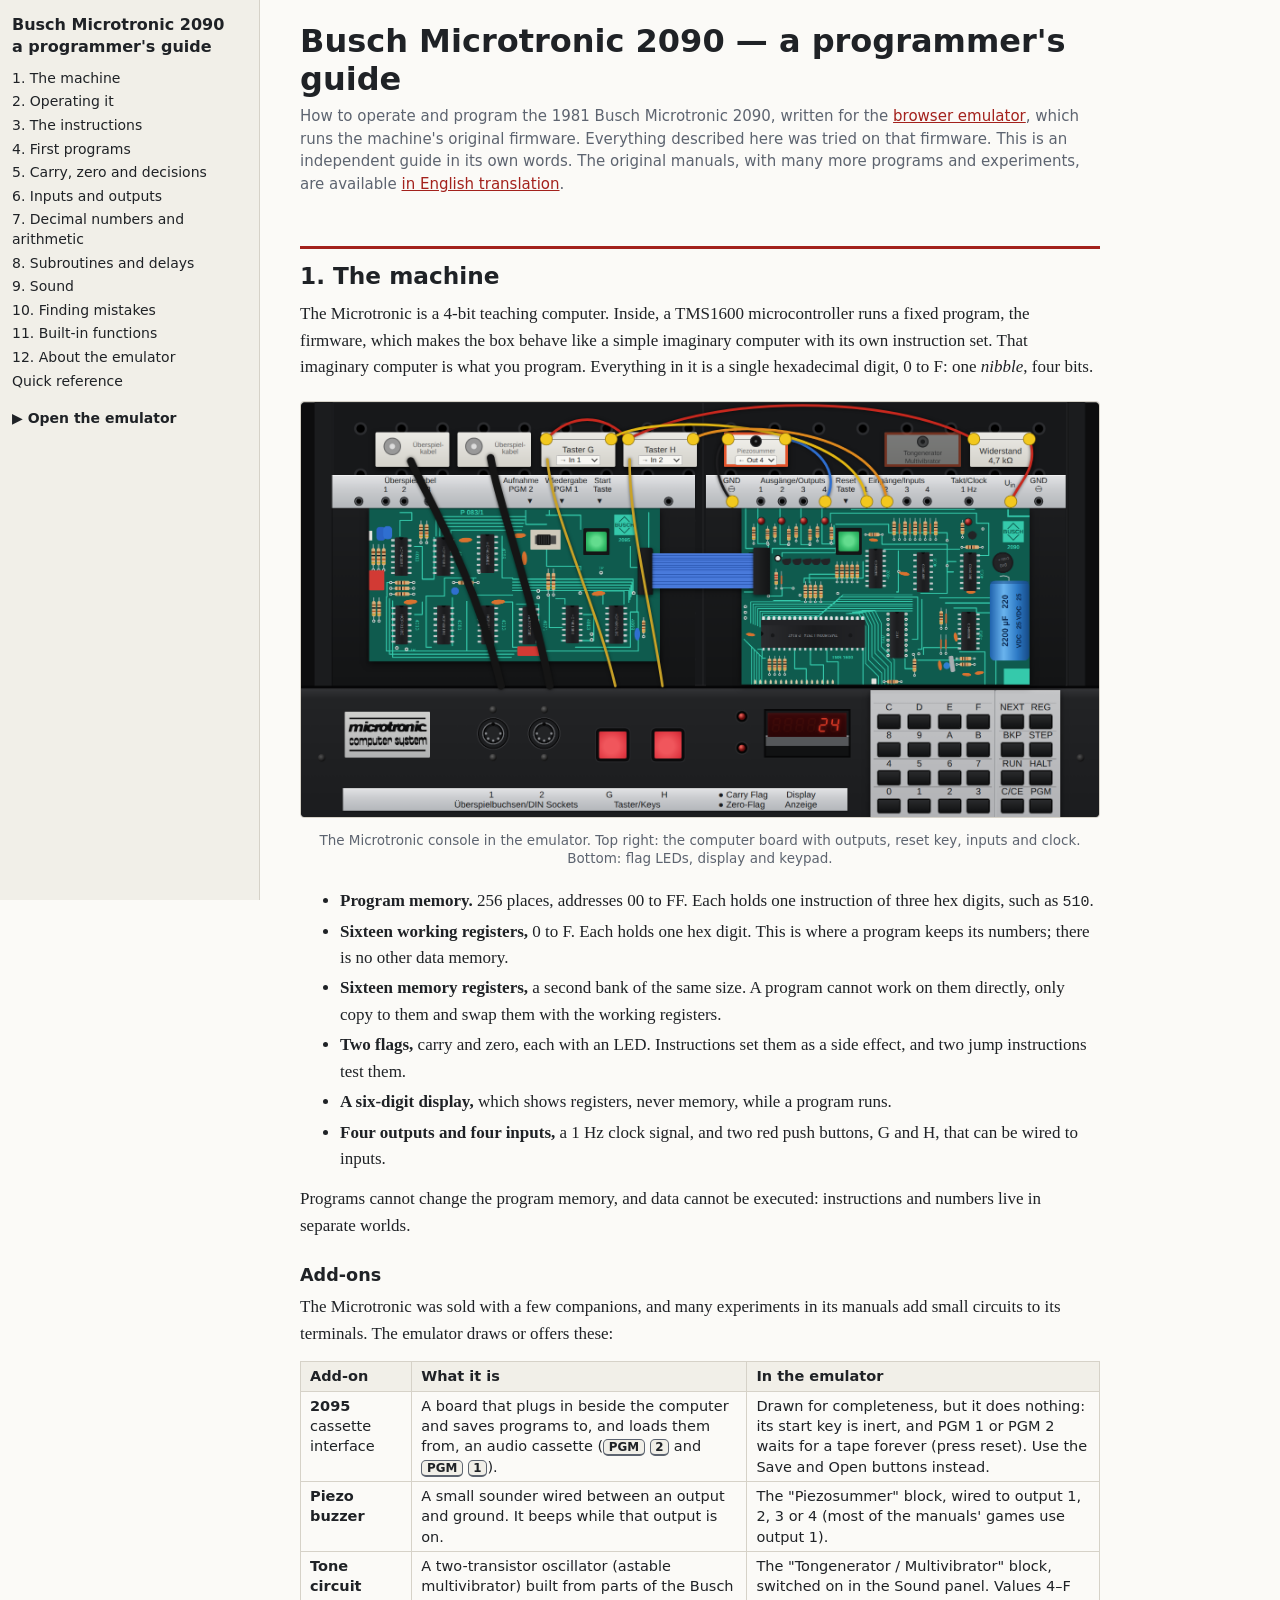
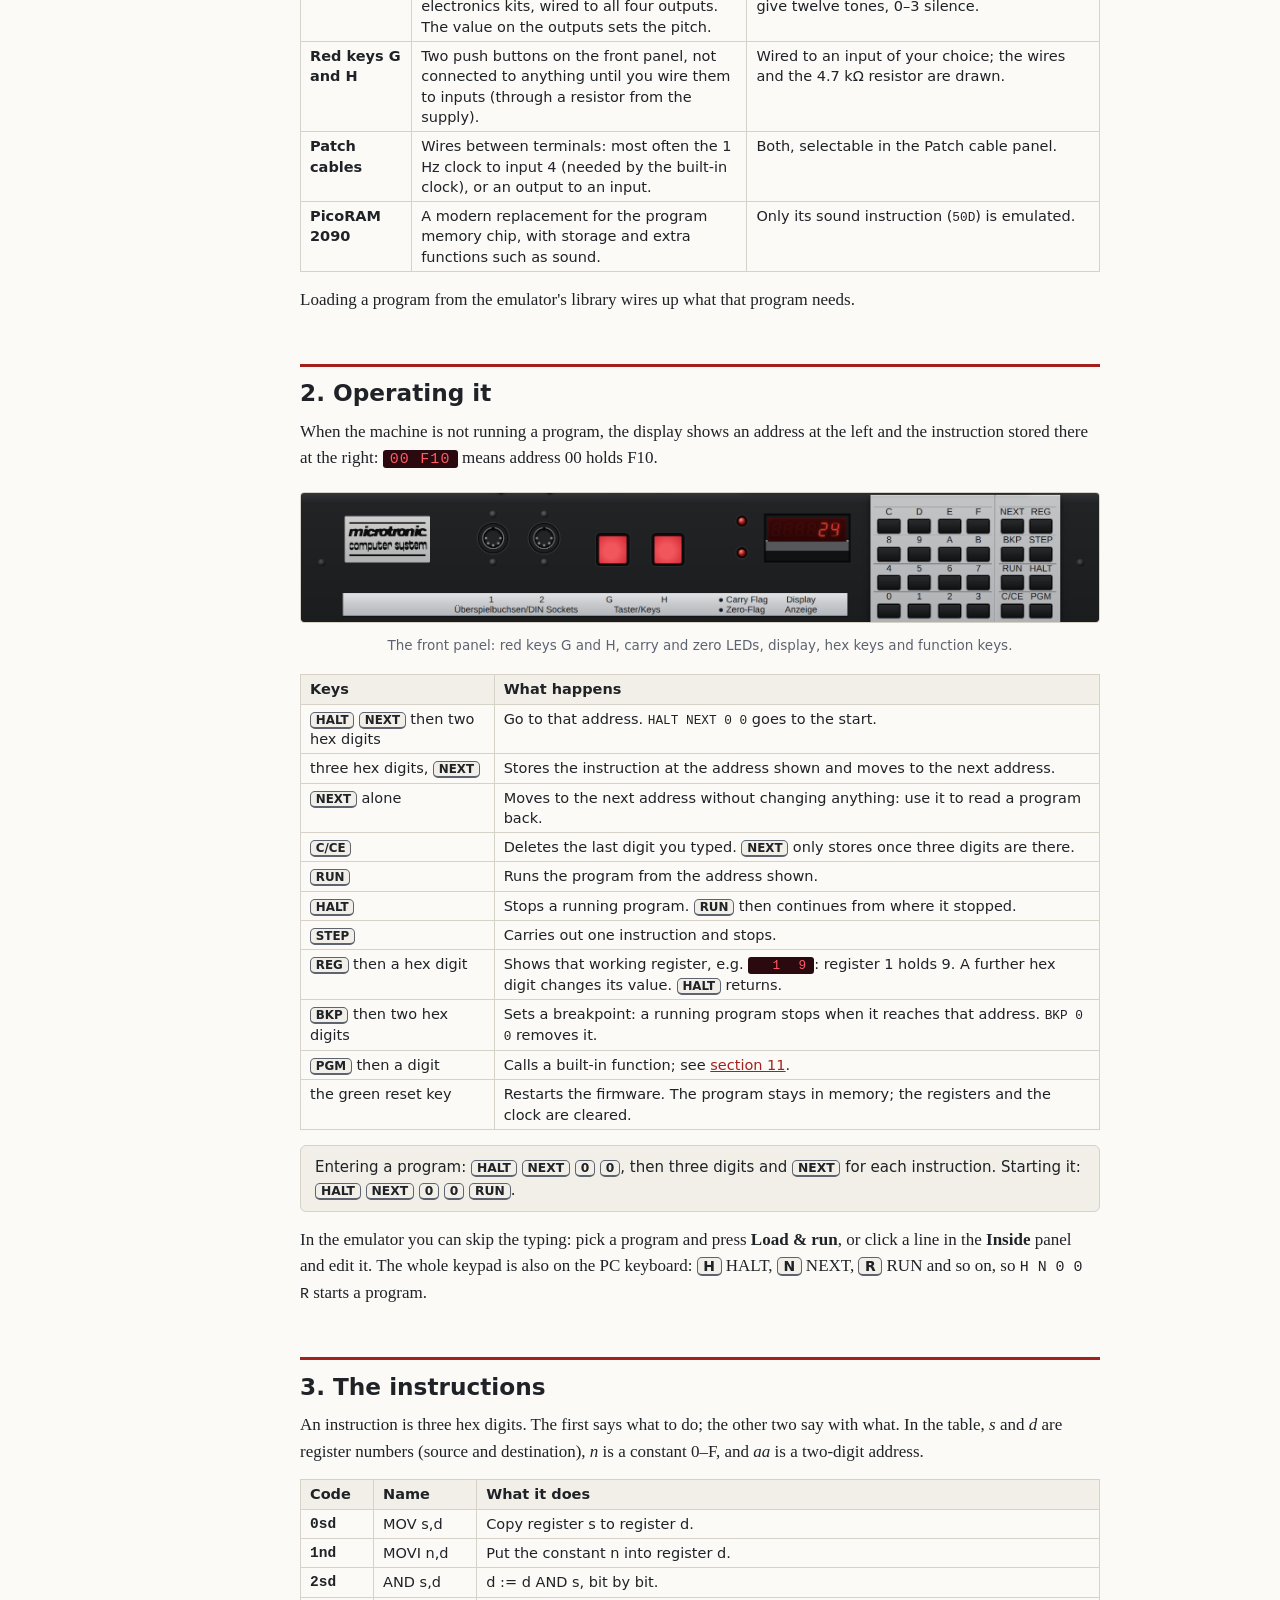
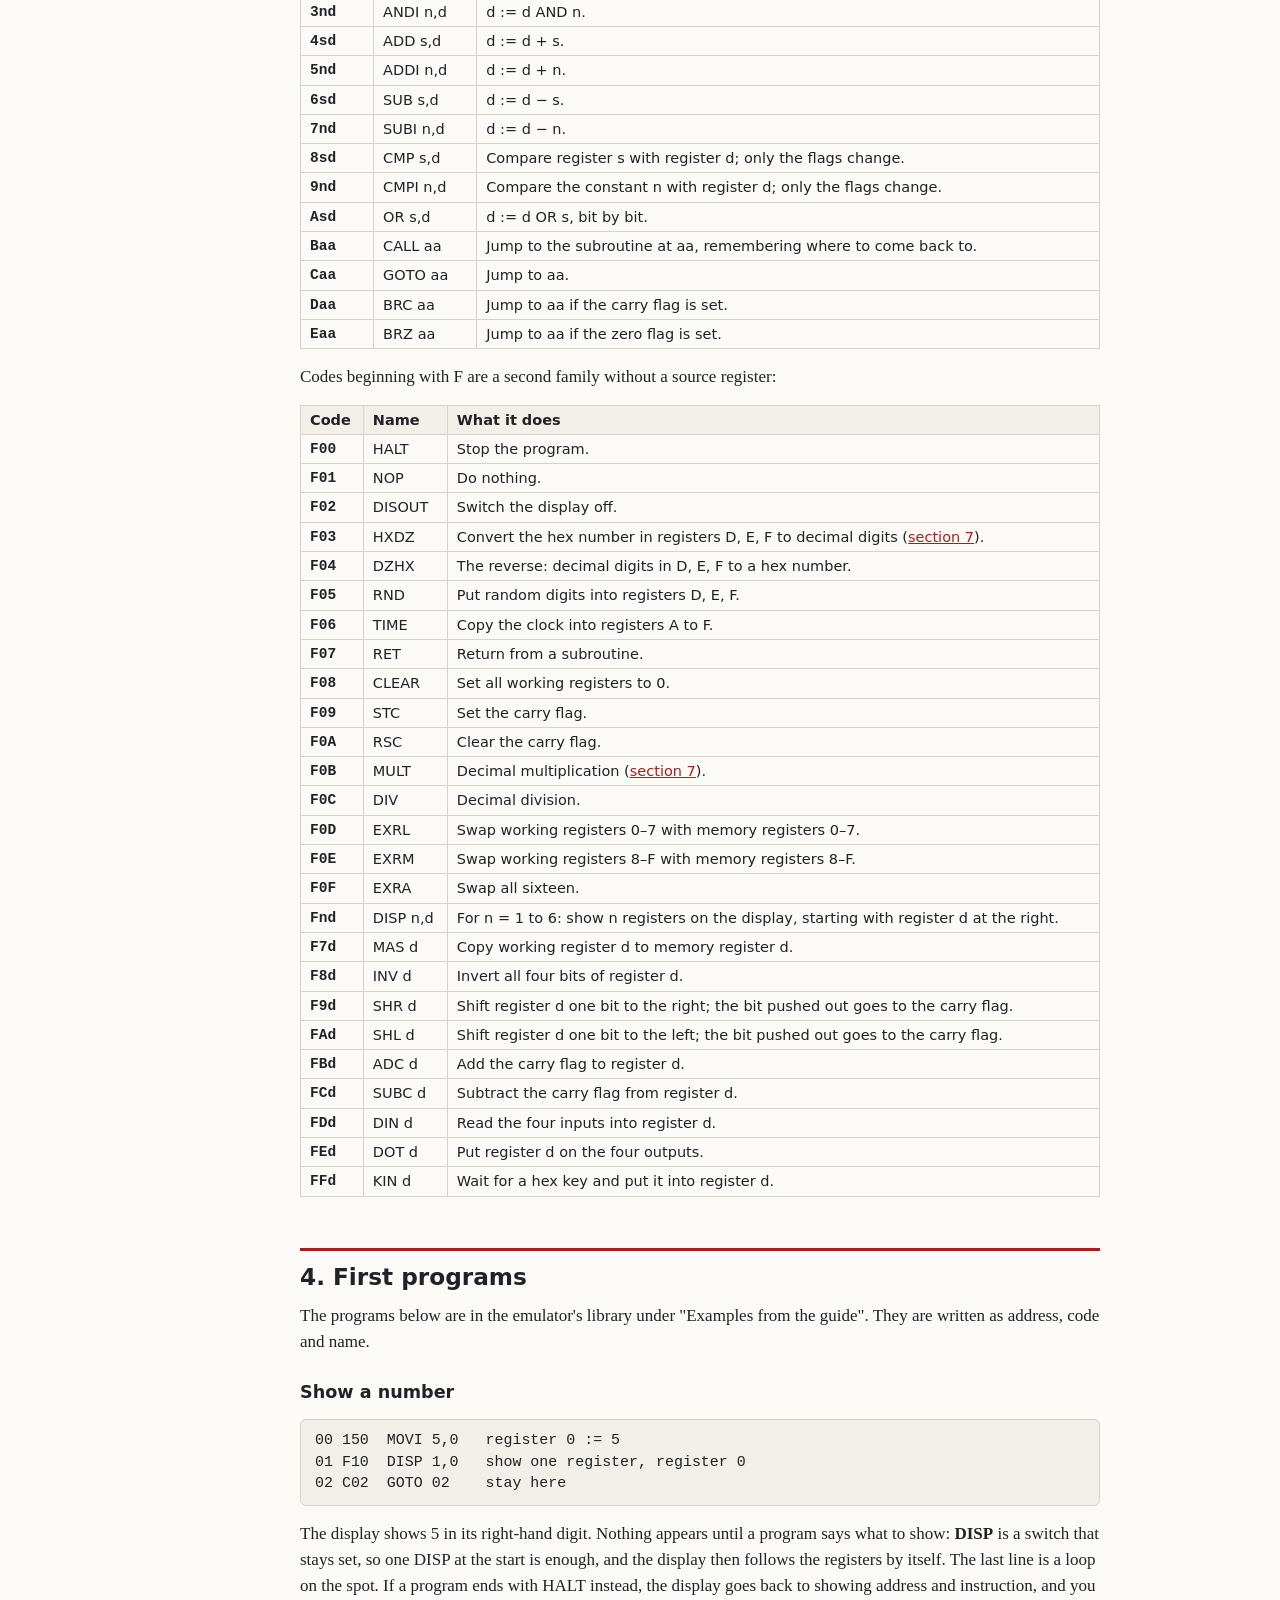
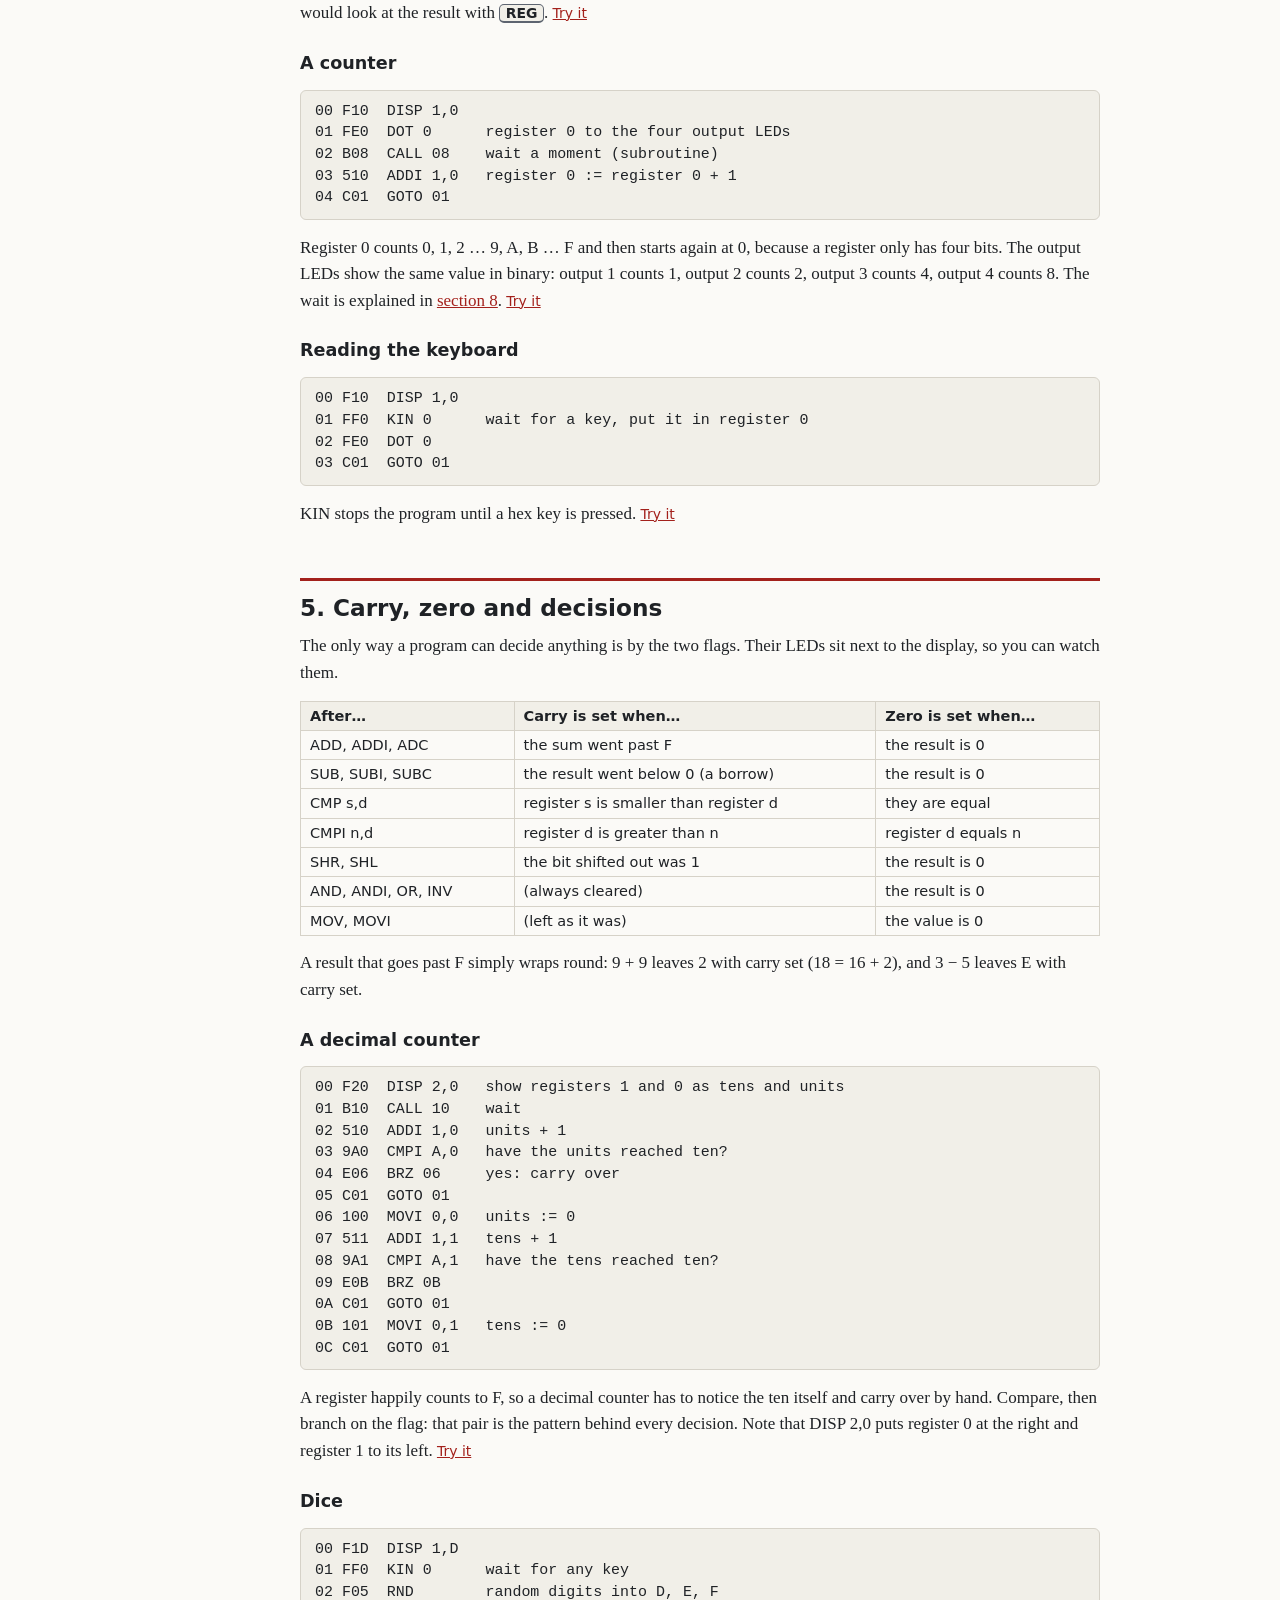
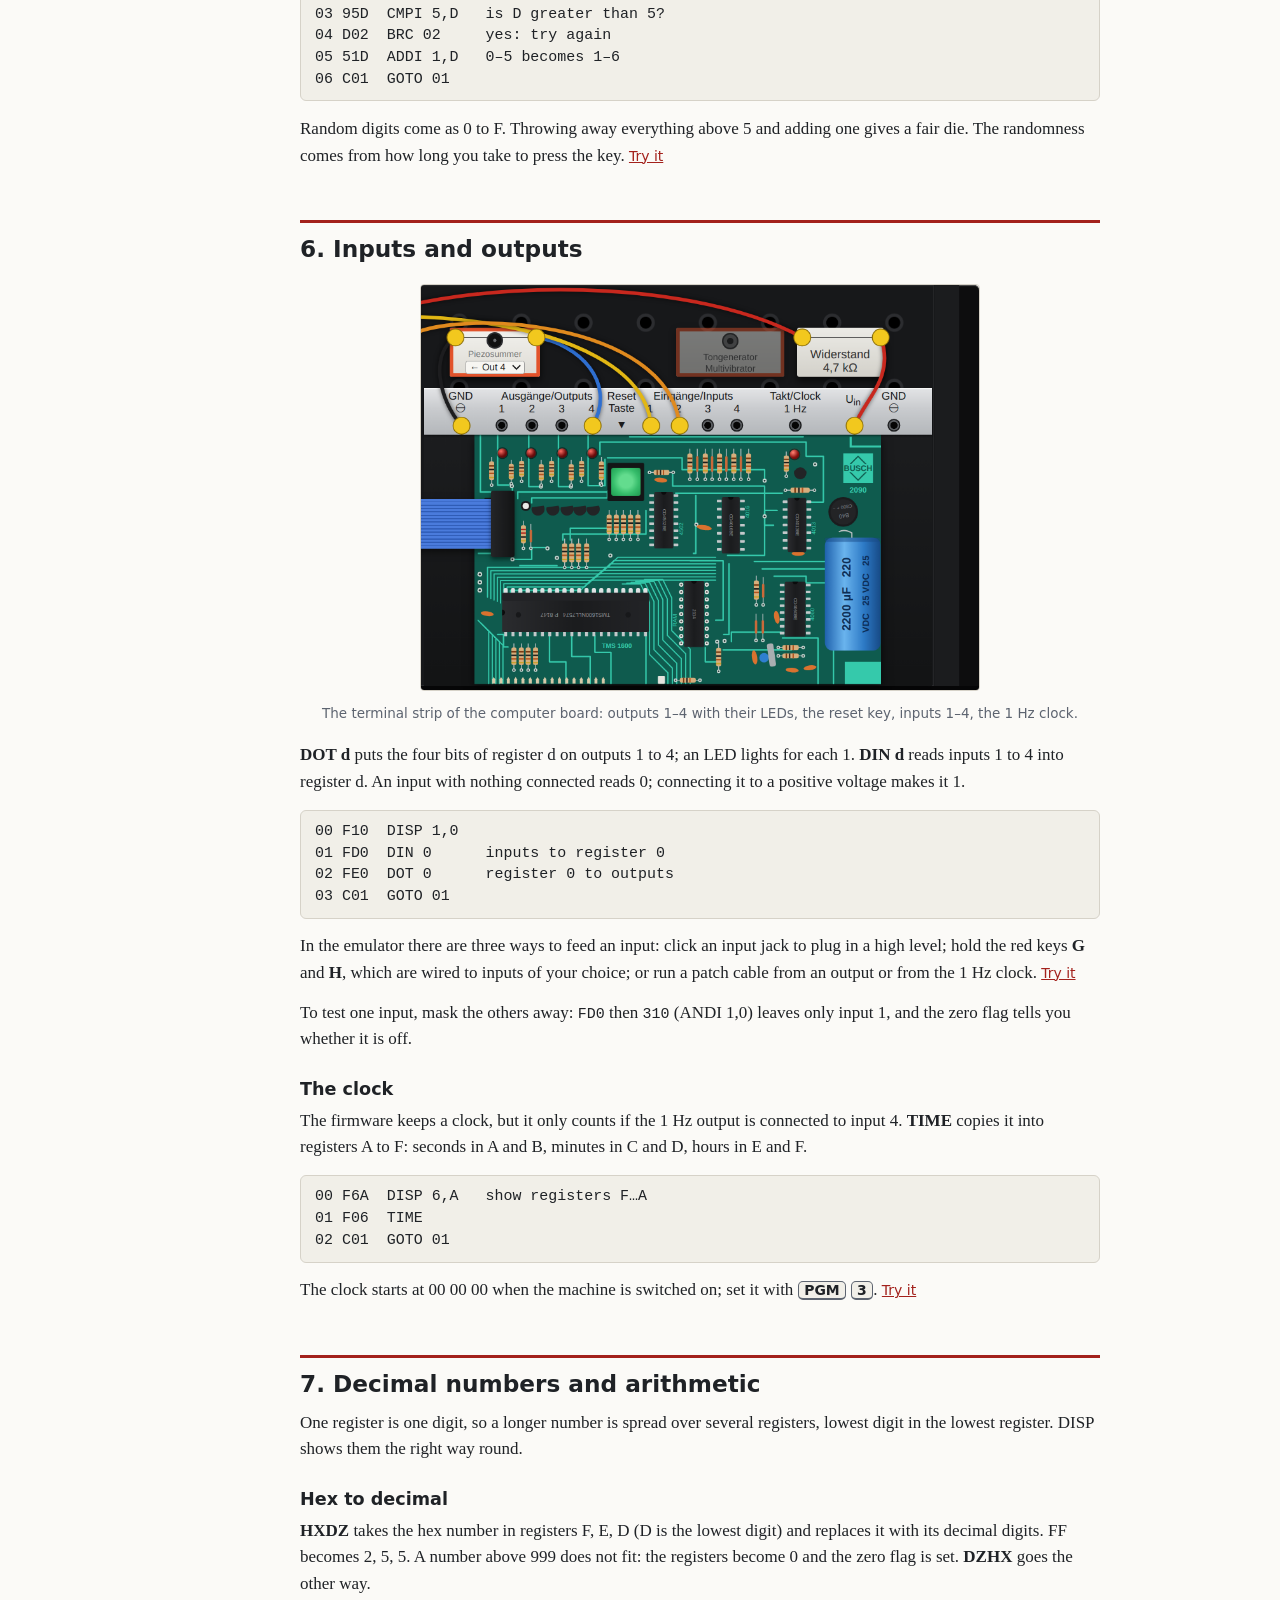
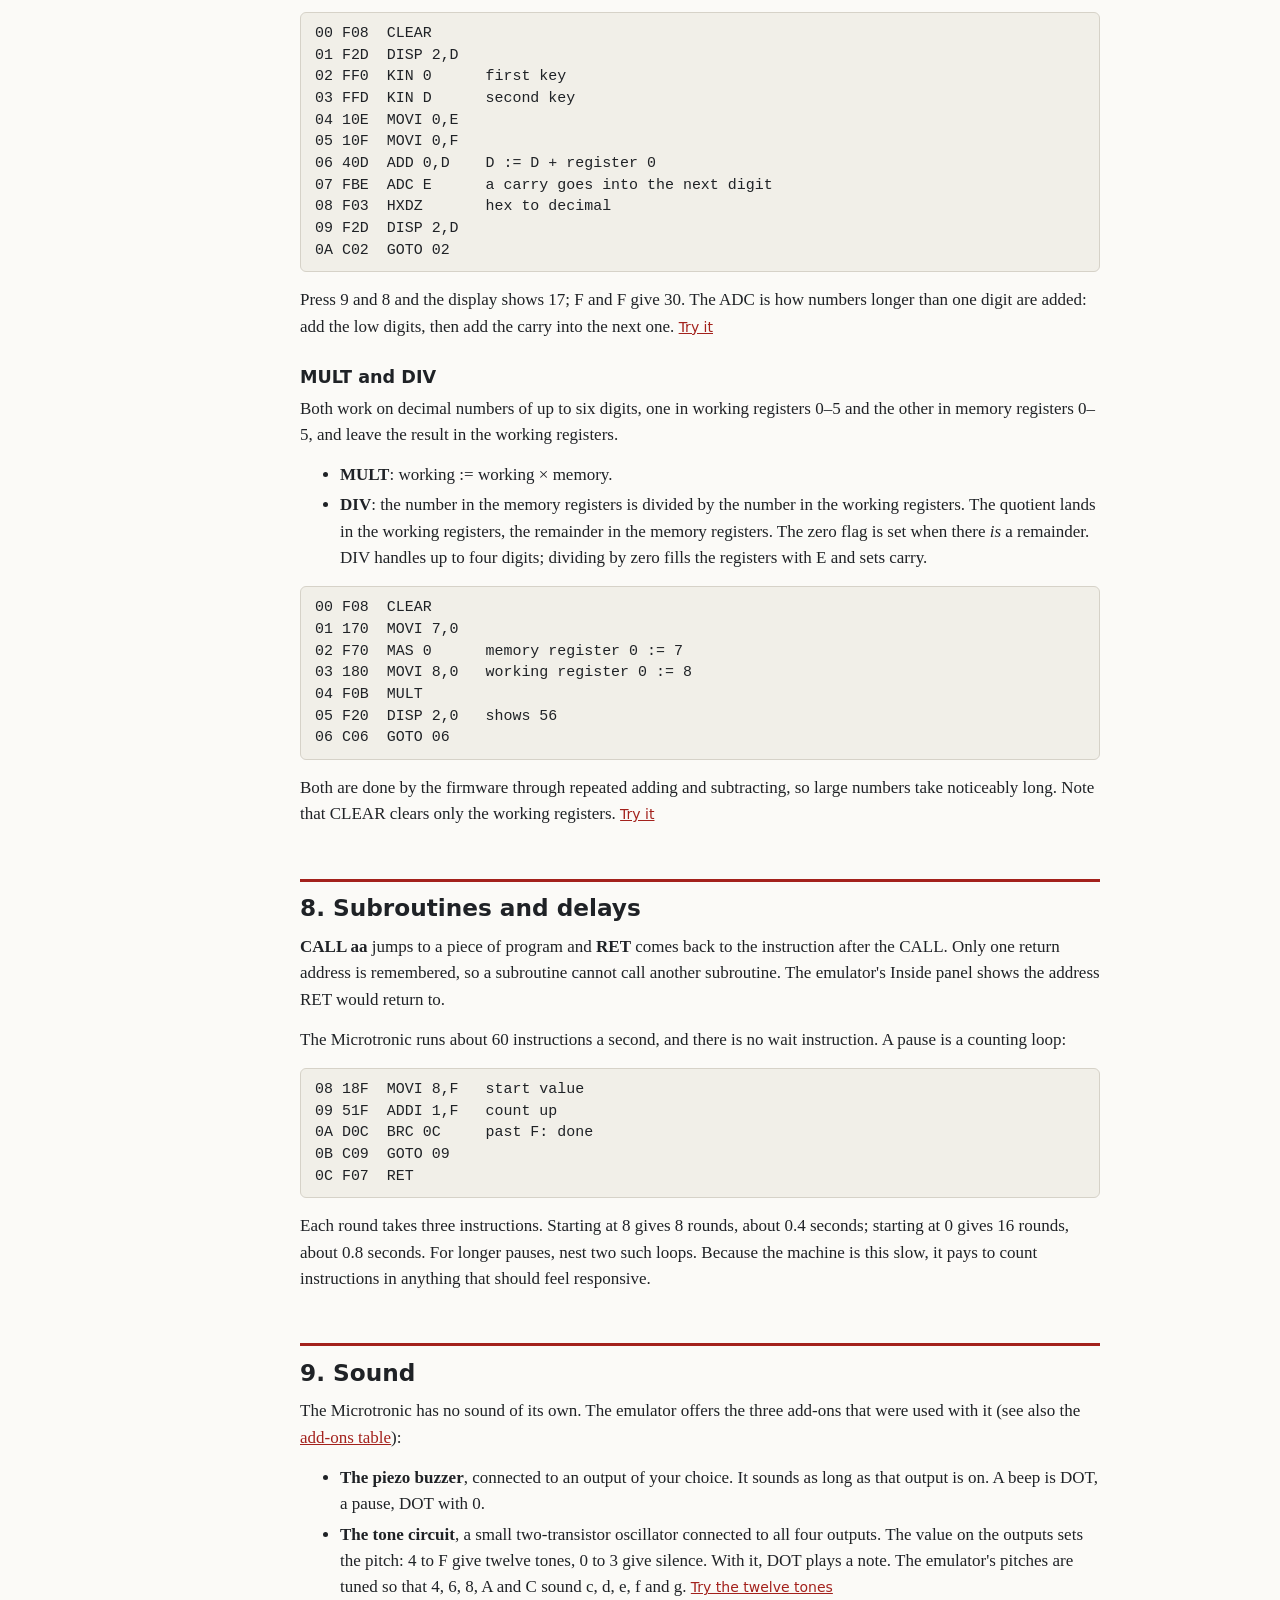
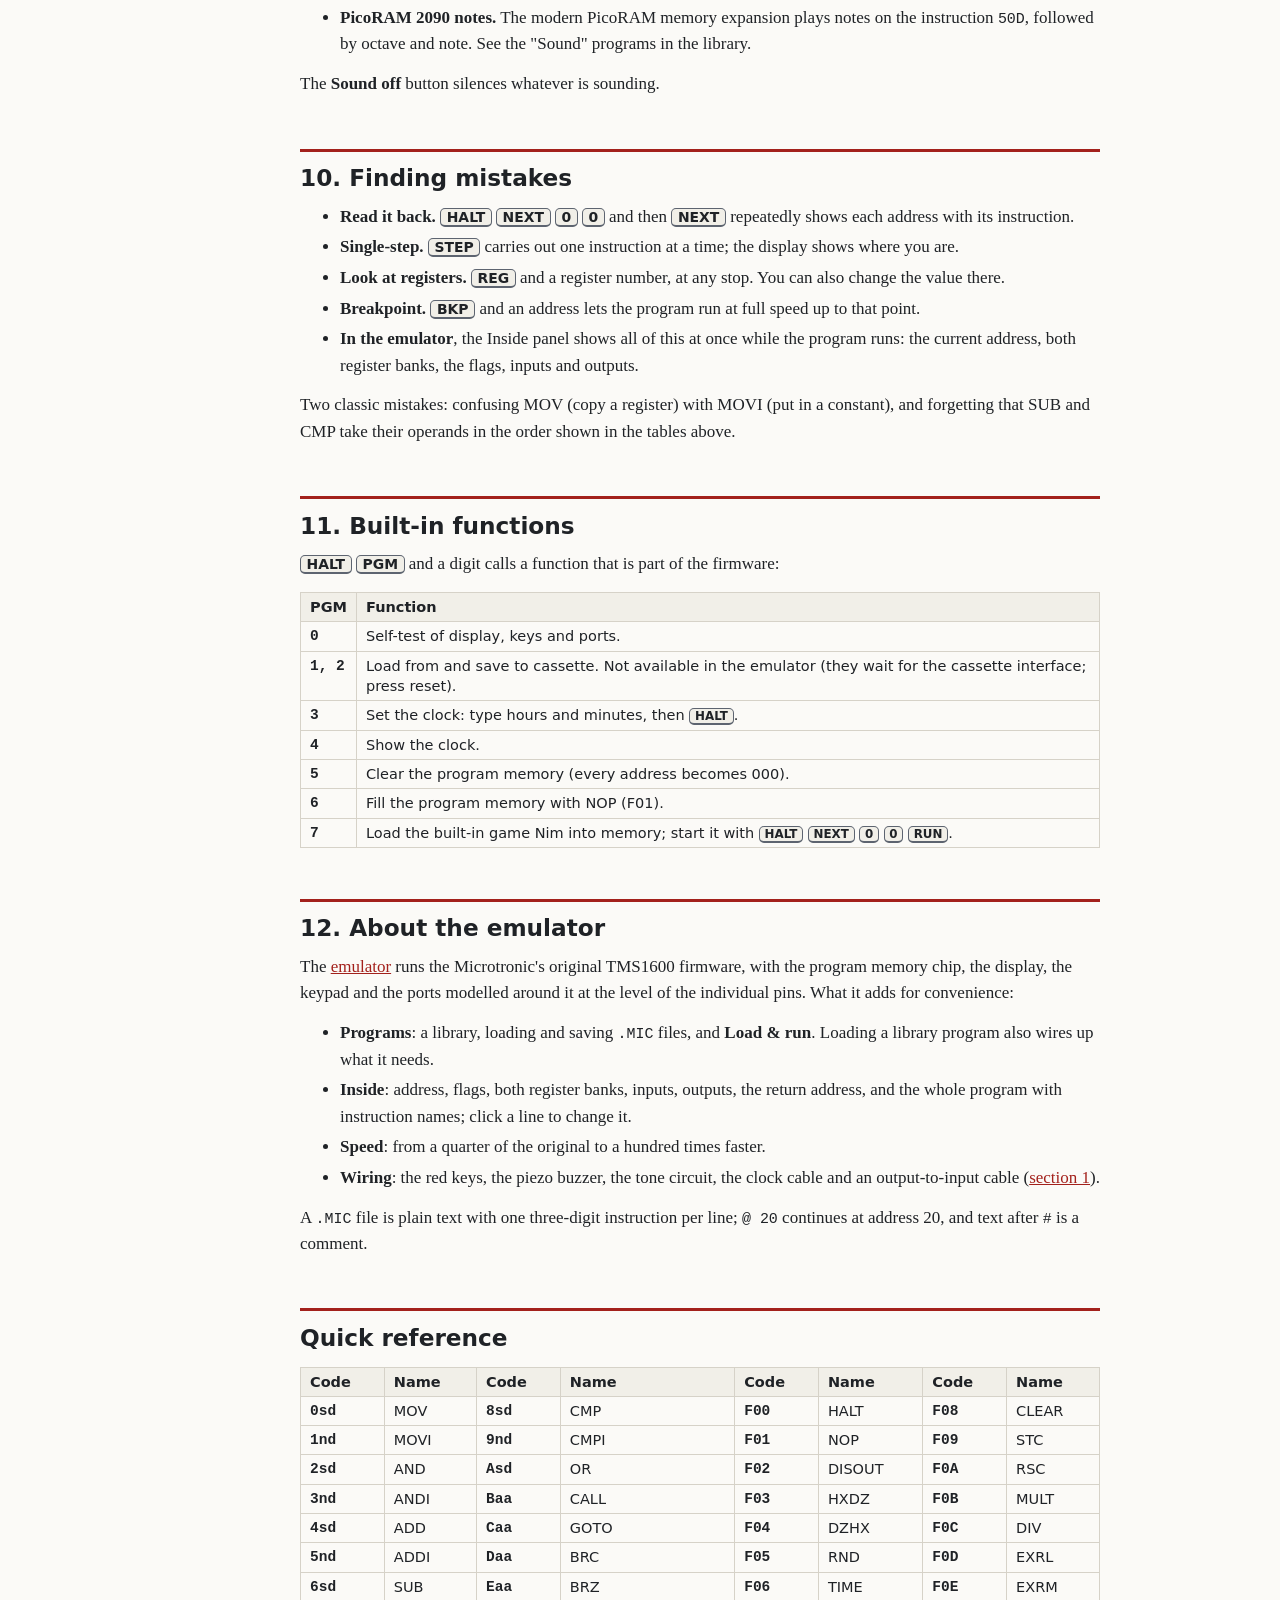
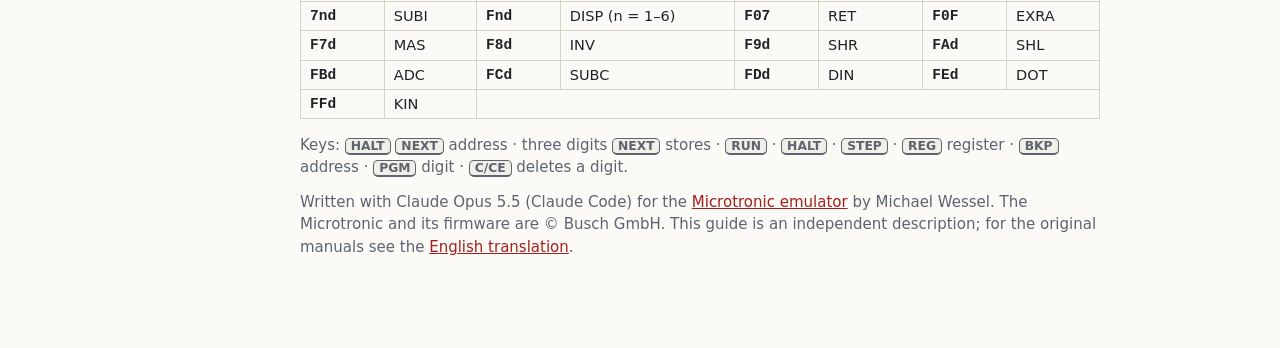
==== commit c01b5530: "Guide: add-ons table (2095 cassette interface, piezo buzzer, tone circuit, red keys, patch cables, P" ====
--- a/guide.html
+++ b/guide.html
@@ -71,6 +71,18 @@
 <li><b>Four outputs and four inputs,</b> a 1&nbsp;Hz clock signal, and two red push buttons, G and H, that can be wired to inputs.</li>
 </ul>
 <p>Programs cannot change the program memory, and data cannot be executed: instructions and numbers live in separate worlds.</p>
+<h3 id="addons">Add-ons</h3>
+<p>The Microtronic was sold with a few companions, and many experiments in its manuals add small circuits to its terminals. The emulator draws or offers these:</p>
+<table>
+<tr><th>Add-on</th><th>What it is</th><th>In the emulator</th></tr>
+<tr><td><b>2095</b> cassette interface</td><td>A board that plugs in beside the computer and saves programs to, and loads them from, an audio cassette (<kbd>PGM</kbd> <kbd>2</kbd> and <kbd>PGM</kbd> <kbd>1</kbd>).</td><td>Drawn for completeness, but it does nothing: its start key is inert, and PGM 1 or PGM 2 waits for a tape forever (press reset). Use the Save and Open buttons instead.</td></tr>
+<tr><td><b>Piezo buzzer</b></td><td>A small sounder wired between an output and ground. It beeps while that output is on.</td><td>The "Piezosummer" block, wired to output 1, 2, 3 or 4 (most of the manuals' games use output 1).</td></tr>
+<tr><td><b>Tone circuit</b></td><td>A two-transistor oscillator (astable multivibrator) built from parts of the Busch electronics kits, wired to all four outputs. The value on the outputs sets the pitch.</td><td>The "Tongenerator / Multivibrator" block, switched on in the Sound panel. Values 4–F give twelve tones, 0–3 silence.</td></tr>
+<tr><td><b>Red keys G and H</b></td><td>Two push buttons on the front panel, not connected to anything until you wire them to inputs (through a resistor from the supply).</td><td>Wired to an input of your choice; the wires and the 4.7 kΩ resistor are drawn.</td></tr>
+<tr><td><b>Patch cables</b></td><td>Wires between terminals: most often the 1 Hz clock to input 4 (needed by the built-in clock), or an output to an input.</td><td>Both, selectable in the Patch cable panel.</td></tr>
+<tr><td><b>PicoRAM 2090</b></td><td>A modern replacement for the program memory chip, with storage and extra functions such as sound.</td><td>Only its sound instruction (<code>50D</code>) is emulated.</td></tr>
+</table>
+<p>Loading a program from the emulator's library wires up what that program needs.</p>
 
 <h2 id="operate">2. Operating it</h2>
 <p>When the machine is not running a program, the display shows an address at the left and the instruction stored there at the right:
@@ -277,7 +289,7 @@
 such loops. Because the machine is this slow, it pays to count instructions in anything that should feel responsive.</p>
 
 <h2 id="sound">9. Sound</h2>
-<p>The Microtronic has no sound of its own. The emulator offers the three add-ons that were used with it:</p>
+<p>The Microtronic has no sound of its own. The emulator offers the three add-ons that were used with it (see also the <a href="#addons">add-ons table</a>):</p>
 <ul>
 <li><b>The piezo buzzer</b>, connected to an output of your choice. It sounds as long as that output is on. A beep is DOT, a pause, DOT with 0.</li>
 <li><b>The tone circuit</b>, a small two-transistor oscillator connected to all four outputs. The value on the outputs sets the pitch: 4 to F give twelve tones,
@@ -317,7 +329,7 @@
 <li><b>Programs</b>: a library, loading and saving <code>.MIC</code> files, and <b>Load &amp; run</b>. Loading a library program also wires up what it needs.</li>
 <li><b>Inside</b>: address, flags, both register banks, inputs, outputs, the return address, and the whole program with instruction names; click a line to change it.</li>
 <li><b>Speed</b>: from a quarter of the original to a hundred times faster.</li>
-<li><b>Wiring</b>: the red keys, the piezo buzzer, the tone circuit, the clock cable and an output-to-input cable.</li>
+<li><b>Wiring</b>: the red keys, the piezo buzzer, the tone circuit, the clock cable and an output-to-input cable (<a href="#addons">section 1</a>).</li>
 </ul>
 <p>A <code>.MIC</code> file is plain text with one three-digit instruction per line; <code>@ 20</code> continues at address 20, and text after <code>#</code> is a comment.</p>
 
